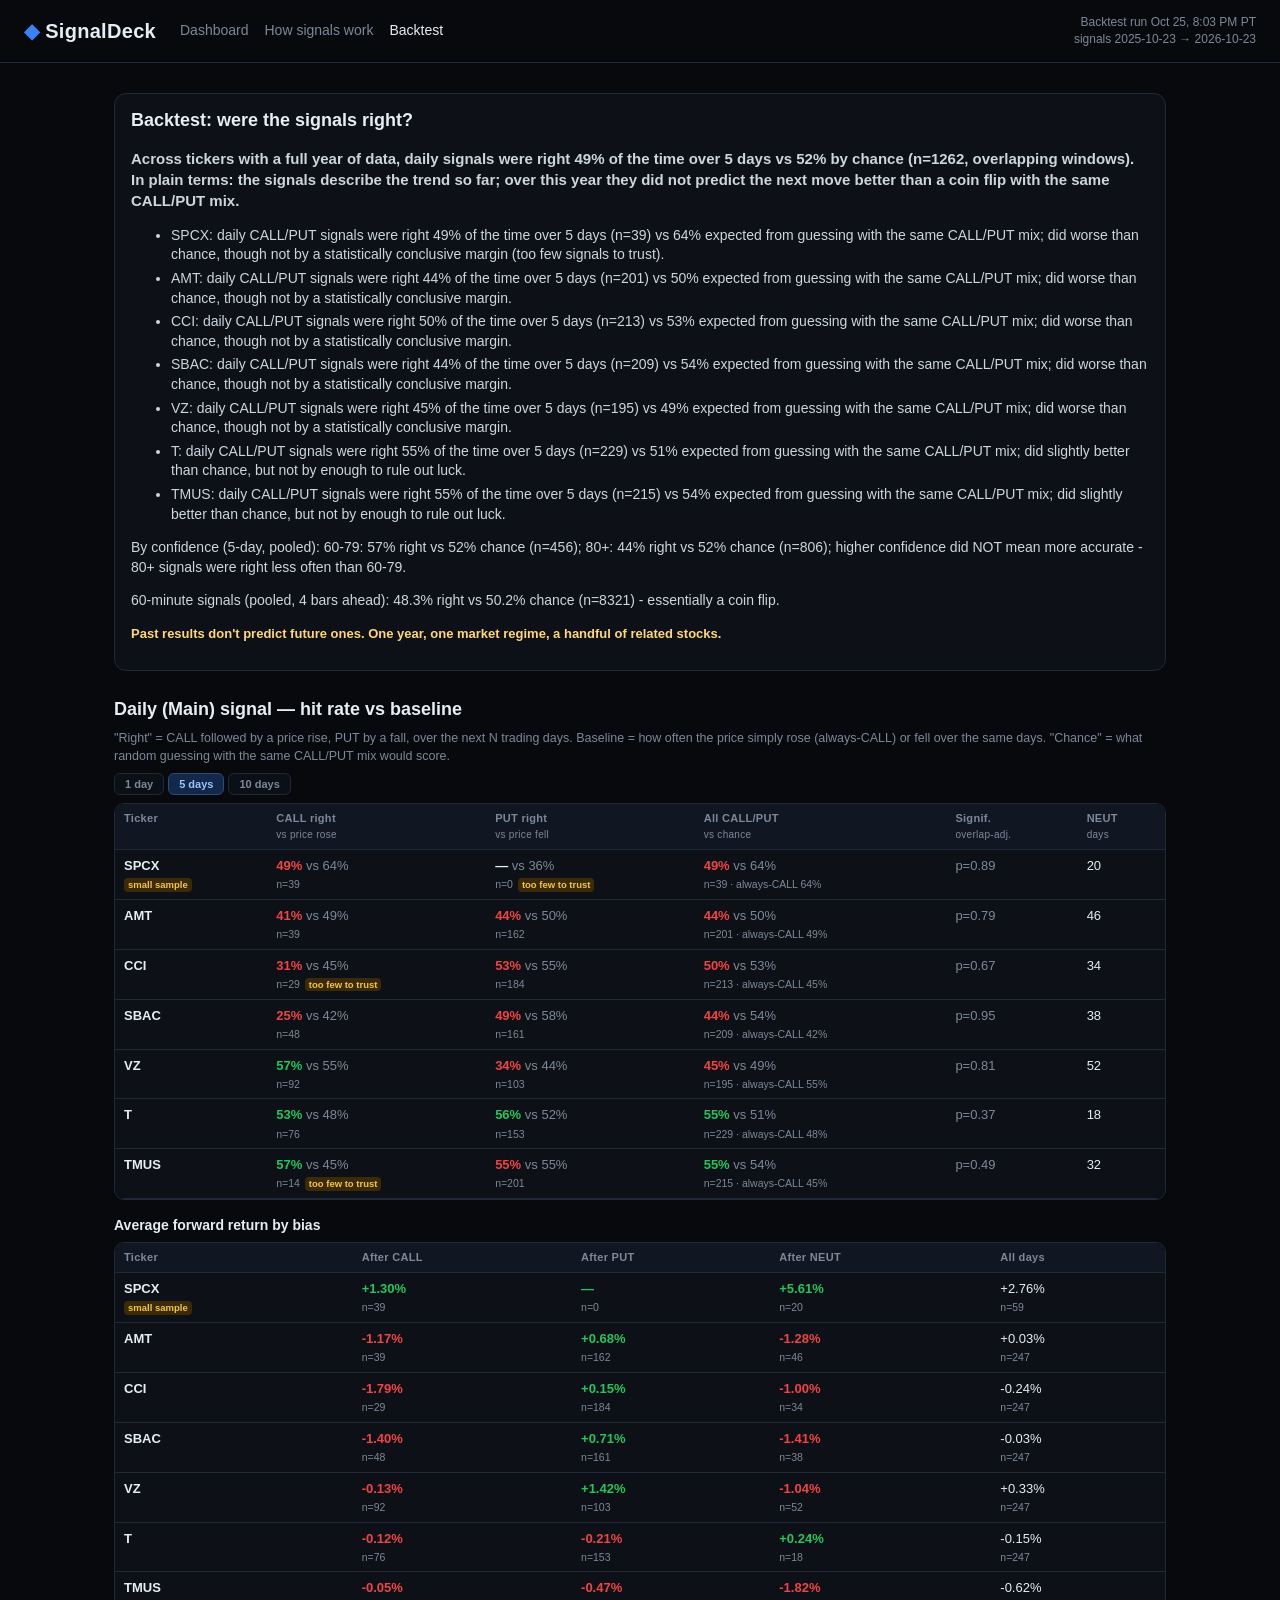
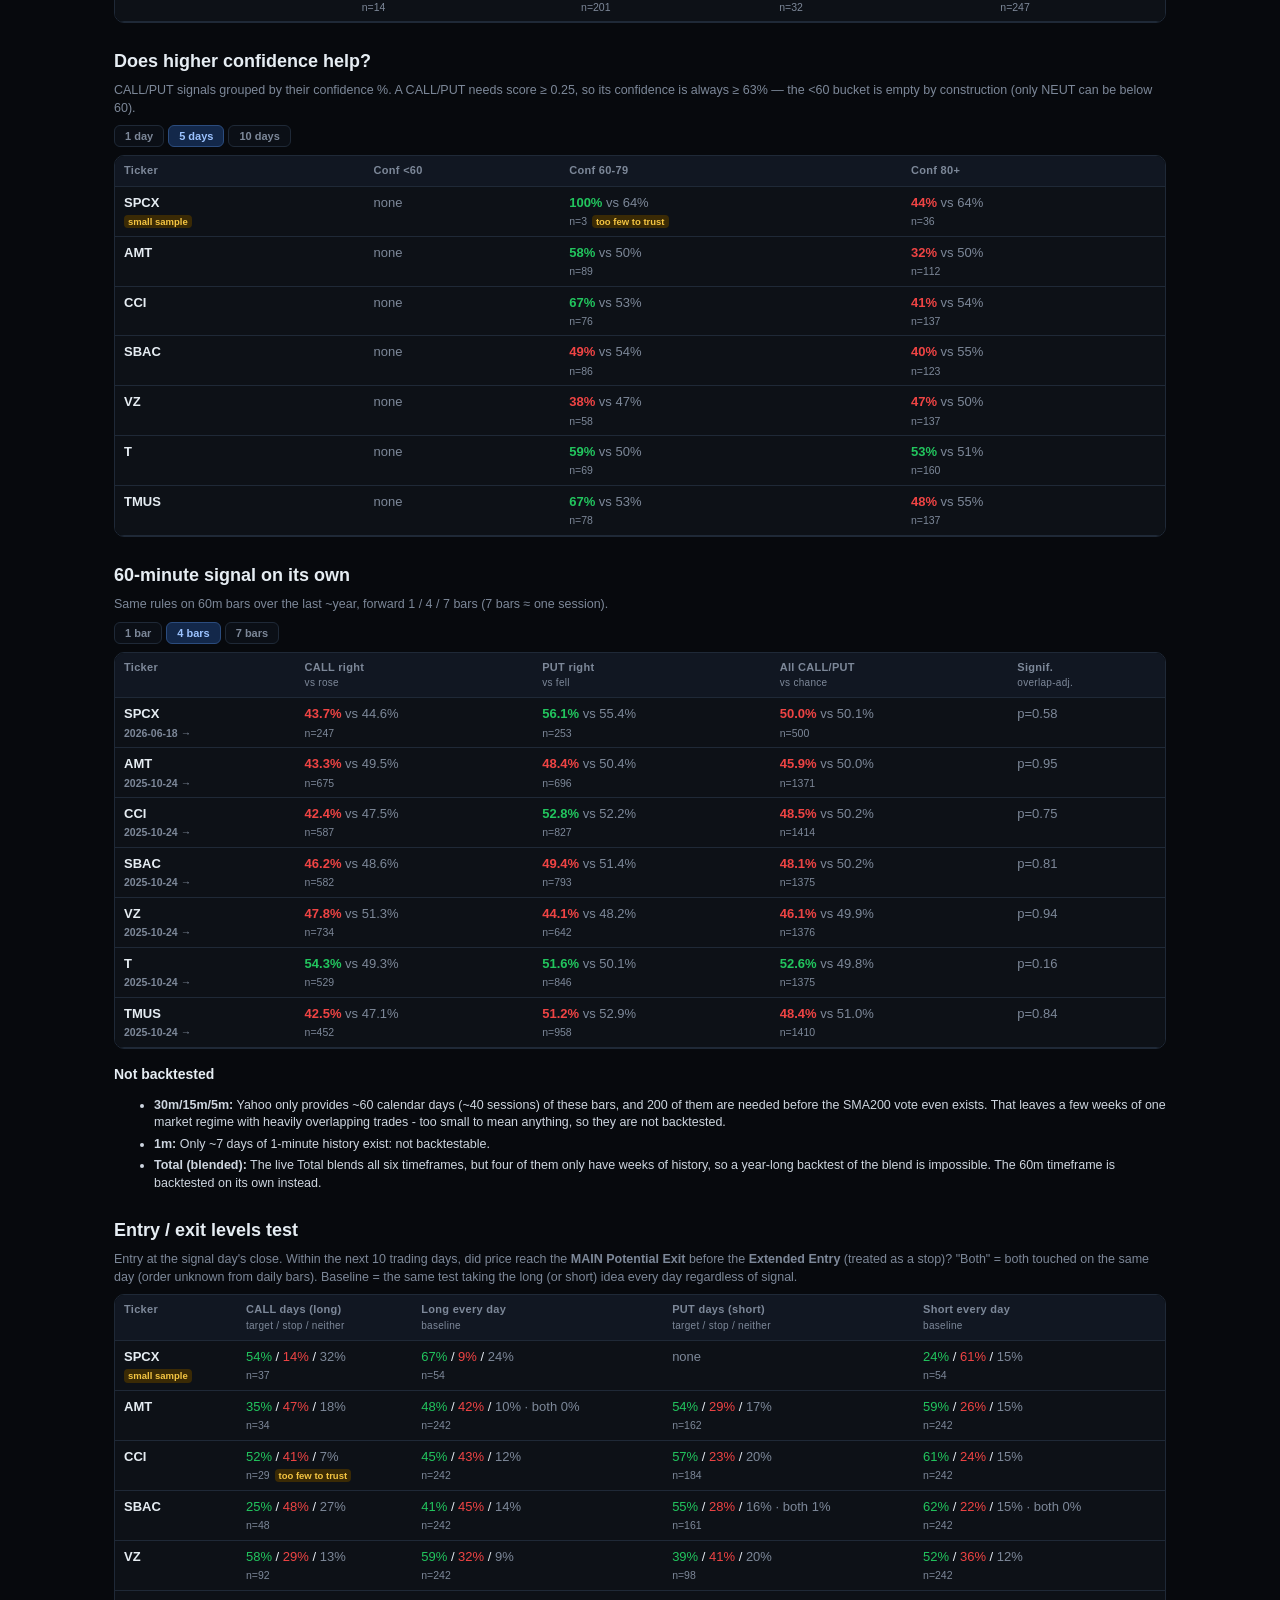
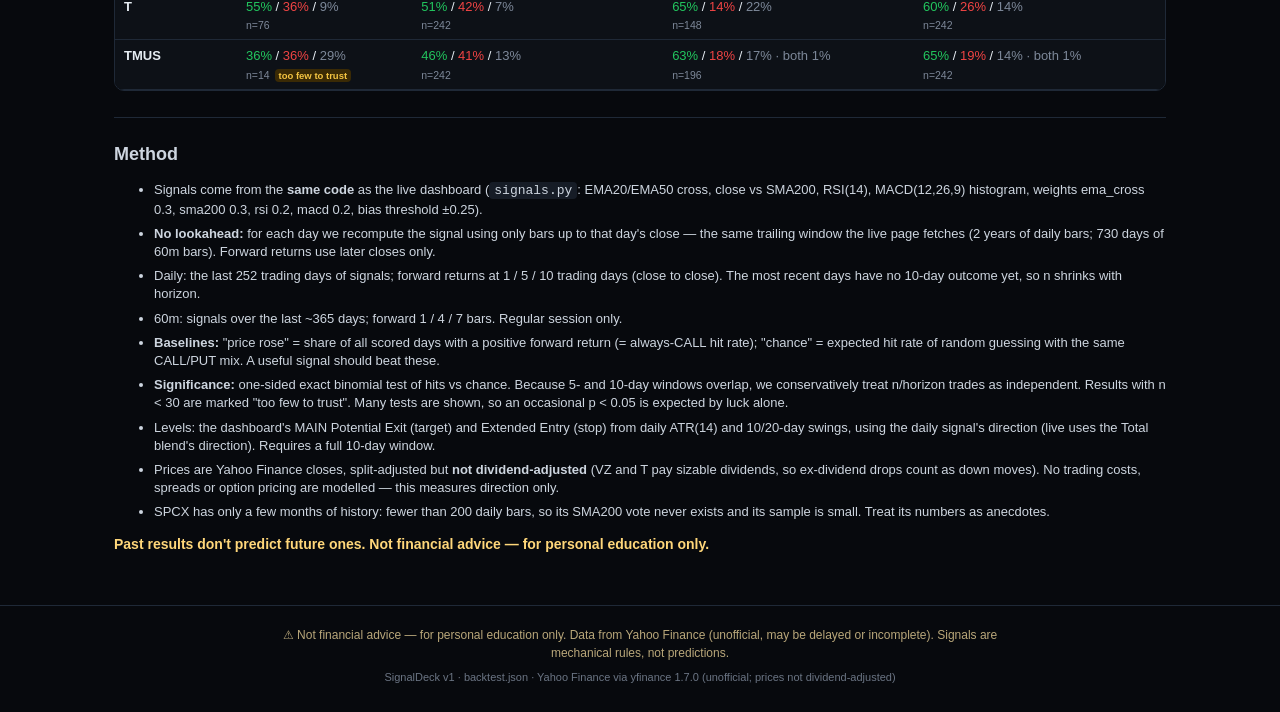
==== site/backtest.html @ cd711bc7 "Add honest 1-year backtest page (shared signals module, daily + 60m, levels test, daily refresh)" ====
<!doctype html>
<html lang="en">
<head>
<meta charset="utf-8">
<meta name="viewport" content="width=device-width, initial-scale=1">
<title>SignalDeck · Backtest</title>
<link rel="stylesheet" href="style.css">
</head>
<body>
<header class="top">
  <div class="brand"><span class="logo">◆</span> SignalDeck</div>
  <nav><a href="./">Dashboard</a><a href="./#how">How signals work</a><a href="backtest.html" class="on">Backtest</a></nav>
  <div class="meta" id="meta">loading…</div>
</header>
<main class="bt" id="bt">
  <section class="bt-sum" id="summary"><p class="muted">Loading backtest…</p></section>

  <section>
    <h2>Daily (Main) signal — hit rate vs baseline</h2>
    <p class="muted">"Right" = CALL followed by a price rise, PUT by a fall, over the next N trading days. Baseline = how often the price simply rose (always-CALL) or fell over the same days. "Chance" = what random guessing with the same CALL/PUT mix would score.</p>
    <div class="tabs" id="tabs-daily"></div>
    <div class="tablewrap"><table class="bt-t" id="t-daily"></table></div>
    <h3>Average forward return by bias</h3>
    <div class="tablewrap"><table class="bt-t" id="t-ret"></table></div>
  </section>

  <section>
    <h2>Does higher confidence help?</h2>
    <p class="muted">CALL/PUT signals grouped by their confidence %. A CALL/PUT needs score ≥ 0.25, so its confidence is always ≥ 63% — the &lt;60 bucket is empty by construction (only NEUT can be below 60).</p>
    <div class="tabs" id="tabs-conf"></div>
    <div class="tablewrap"><table class="bt-t" id="t-conf"></table></div>
  </section>

  <section>
    <h2>60-minute signal on its own</h2>
    <p class="muted">Same rules on 60m bars over the last ~year, forward 1 / 4 / 7 bars (7 bars ≈ one session).</p>
    <div class="tabs" id="tabs-60"></div>
    <div class="tablewrap"><table class="bt-t" id="t-60"></table></div>
    <div id="skipped" class="skipped"></div>
  </section>

  <section>
    <h2>Entry / exit levels test</h2>
    <p class="muted">Entry at the signal day's close. Within the next 10 trading days, did price reach the <b>MAIN Potential Exit</b> before the <b>Extended Entry</b> (treated as a stop)? "Both" = both touched on the same day (order unknown from daily bars). Baseline = the same test taking the long (or short) idea every day regardless of signal.</p>
    <div class="tablewrap"><table class="bt-t" id="t-lv"></table></div>
  </section>

  <section class="how">
    <h2>Method</h2>
    <ul id="method"></ul>
    <p class="nfa-inline">Past results don't predict future ones. Not financial advice — for personal education only.</p>
  </section>
</main>
<footer class="foot">
  <p class="disclaimer">⚠ Not financial advice — for personal education only. Data from Yahoo Finance (unofficial, may be delayed or incomplete). Signals are mechanical rules, not predictions.</p>
  <div class="foot-meta">SignalDeck v1 · backtest.json · <span id="src"></span></div>
</footer>
<script src="backtest.js"></script>
</body>
</html>
---- site/style.css ----
:root{--bg:#07090d;--card:#0d1117;--panel:#111722;--line:#1f2937;--muted:#7d8899;--text:#e6edf3;
--green:#22c55e;--red:#ef4444;--amber:#f5c542;--blue:#3b82f6;--neut:#9aa4b2}
*{box-sizing:border-box}
body{margin:0;background:var(--bg);color:var(--text);font:14px/1.4 -apple-system,BlinkMacSystemFont,"Segoe UI",Roboto,Inter,sans-serif}
a{color:var(--blue);text-decoration:none}
code{background:#161c26;padding:1px 5px;border-radius:4px}
.top{display:flex;align-items:center;gap:24px;padding:14px 24px;border-bottom:1px solid var(--line)}
.brand{font-weight:800;font-size:20px;letter-spacing:.3px}.logo{color:var(--blue)}
.top nav a{margin-right:16px;color:var(--muted)}.top nav a:hover{color:var(--text)}
.meta{margin-left:auto;color:var(--muted);font-size:12px;text-align:right}
.meta span{display:block}.meta .sep{display:none}
.cards{display:grid;grid-template-columns:repeat(auto-fill,minmax(860px,1fr));gap:20px;padding:20px 24px}
@media(max-width:900px){.cards{grid-template-columns:1fr}.card{grid-template-columns:1fr!important}}
.card{background:var(--card);border:1px solid var(--line);border-radius:14px;display:grid;grid-template-columns:1.15fr 1fr;gap:12px;padding:14px}
.l,.r{background:var(--panel);border:1px solid var(--line);border-radius:10px;padding:12px}
.hdr{display:flex;align-items:flex-start;gap:10px}
.badge{width:38px;height:38px;border-radius:9px;background:linear-gradient(135deg,#334155,#0f172a);display:grid;place-items:center;font-weight:800;font-size:13px;border:1px solid #475569}
.tk{font-size:22px;font-weight:800;line-height:1}.nm{color:var(--muted);font-size:11px;margin-top:3px}
.px{margin-left:auto;text-align:right}.px .p{font-size:22px;font-weight:700}
.chg{font-size:12px;font-weight:600}.up{color:var(--green)}.dn{color:var(--red)}
.ts{color:var(--muted);font-size:10.5px}
.stats{display:grid;grid-template-columns:repeat(5,1fr);gap:4px;margin:10px 0}
.stat{background:#0b0f16;border:1px solid var(--line);border-radius:6px;padding:4px 6px;text-align:center}
.stat b{display:block;font-size:9px;color:var(--muted);font-weight:600;letter-spacing:.4px}.stat span{font-size:11.5px}
.mid{display:grid;grid-template-columns:1fr 1fr;gap:12px}
.sig h4,.lv h4{margin:0 0 4px;font-size:11px;color:var(--muted);letter-spacing:.5px;font-weight:700}
.sig table{width:100%;border-collapse:collapse;font-size:12px}
.sig td{padding:2px 3px;white-space:nowrap}.sig h4{white-space:nowrap}.sig td:first-child{color:var(--muted)}
.sig tr.total td{border-top:1px solid var(--line);font-weight:700;padding-top:4px}
.sig tr.main td{background:rgba(148,163,184,.07)}
.adx{color:var(--muted);font-size:10px;text-align:right}
.call{color:var(--green);font-weight:700}.put{color:var(--red);font-weight:700}.neut{color:var(--neut);font-weight:700}
.lv{text-align:right}
.lv .k{font-size:10.5px;color:var(--muted);margin-top:4px}
.lv .v{font-weight:700;font-size:13px}.lv .v.big{font-size:20px}
.lv .entry{color:var(--green)}.lv .exit{color:var(--amber)}
.lv.short .entry{color:var(--red)}
.lv .ref{color:var(--muted);font-size:10px;margin-top:6px}
.trend{margin-top:10px;background:#0b0f16;border:1px solid var(--line);border-radius:9px;padding:10px}
.trend .t{text-align:center;font-weight:700;font-size:15px;padding-bottom:8px;border-bottom:1px solid var(--line)}
.trend .row{display:grid;grid-template-columns:1fr 1fr;gap:12px;padding-top:8px}
.lbl{font-size:10px;color:var(--blue);font-weight:700;letter-spacing:.4px}
.meter{height:7px;background:#1f2937;border-radius:4px;overflow:hidden;margin-top:5px}
.meter i{display:block;height:100%;border-radius:4px}
.qrow{display:flex;justify-content:space-between;align-items:baseline}
.sub{font-size:10px;color:var(--muted)}
.notes{margin-top:8px;font-size:10.5px;color:#c6a35b}
.r h4{margin:0;font-size:11px;color:var(--muted);letter-spacing:.6px}
.tabs{display:flex;gap:4px;margin:8px 0;flex-wrap:wrap}
.tabs button{background:#0b0f16;border:1px solid var(--line);color:var(--muted);border-radius:6px;padding:4px 10px;font-size:11px;font-weight:700;cursor:pointer}
.tabs button.on{background:#13284a;color:#9cc3ff;border-color:#2b4c7e}
.opt{border:1px solid var(--line);border-radius:9px;padding:8px 10px;margin-bottom:8px;background:#0b0f16}
.opt.c{border-left:3px solid var(--green)}.opt.p{border-left:3px solid var(--red)}
.opt .ty{font-size:10px;font-weight:800;letter-spacing:.5px}
.opt .s{font-size:20px;font-weight:800}
.opt .x{font-size:11px;color:var(--muted)}
.opt .q{font-size:11px;color:#c8d1dc;margin-top:2px}
.opt .best{float:right;font-size:9px;background:#13284a;color:#9cc3ff;border-radius:4px;padding:1px 5px}
.ogrid{display:grid;grid-template-columns:1fr 1fr;gap:8px}
.empty{color:var(--muted);font-size:12px;padding:16px;text-align:center;border:1px dashed var(--line);border-radius:8px}
.nodata{grid-column:1/-1;text-align:center;padding:40px;color:var(--muted);font-size:16px}
.how{max-width:980px;margin:10px auto 40px;padding:0 24px;color:#cdd5df}
.how h2{border-top:1px solid var(--line);padding-top:24px}.how h3{color:var(--text);margin-top:22px}
.rules{border-collapse:collapse;width:100%;font-size:13px}.rules td,.rules th{border:1px solid var(--line);padding:6px 8px;text-align:left}.rules th{background:var(--panel)}
.nfa-inline{color:#ffd77a;font-weight:700}
.foot{color:var(--muted);text-align:center;font-size:12px;padding:20px 16px 28px;border-top:1px solid var(--line)}
.foot .disclaimer{max-width:720px;margin:0 auto 8px;color:#b9a77a;font-size:12px;line-height:1.5}
.foot-meta{font-size:11px;opacity:.85}
@media(max-width:600px){
  .top{flex-wrap:wrap;gap:6px 18px;padding:12px 14px}
  .brand{font-size:19px}
  .top nav a{margin-right:14px}
  .meta{order:3;flex-basis:100%;margin-left:0;text-align:left;font-size:11px;line-height:1.35}
  .meta span{display:inline}.meta .sep{display:inline}
  .cards{padding:12px 10px;gap:14px}
  .card{padding:8px;gap:8px}
  .l,.r{padding:10px}
  .stats{gap:3px}.stat{padding:4px 2px}.stat b{font-size:8.5px;letter-spacing:.2px;white-space:nowrap}
  .mid{grid-template-columns:1fr;gap:10px}
  .lv{display:grid;grid-template-columns:auto 1fr;column-gap:10px;align-items:baseline;text-align:left;border-top:1px solid var(--line);padding-top:8px}
  .lv h4,.lv .ref{grid-column:1/-1}
  .lv .v{text-align:right}.lv .k{margin-top:5px}
  .ogrid{gap:6px}.opt{padding:7px 8px}.opt .s{font-size:18px}.opt .ty{font-size:9px;letter-spacing:.3px}.opt .best{font-size:8px;padding:1px 4px}
  .how{padding:0 14px}.rules{font-size:12px}
}
/* ---- backtest page ---- */
.top nav a.on{color:var(--text)}
.bt{max-width:1100px;margin:0 auto;padding:12px 24px 24px}
.bt section{margin:18px 0 26px}
.bt h2{font-size:18px;margin:0 0 8px}.bt h3{font-size:14px;margin:16px 0 6px;color:var(--text)}
.muted{color:var(--muted)}.bt p.muted{font-size:12.5px;margin:4px 0 8px}
.bt-sum{background:var(--card);border:1px solid var(--line);border-radius:12px;padding:14px 16px}
.bt-sum .lead{font-size:15px;font-weight:600}.bt-sum li{margin:4px 0;color:#cdd5df}.bt-sum p{color:#cdd5df}
.bt-sum .warn{color:#ffd77a;font-weight:600;font-size:13px}
.tablewrap{overflow-x:auto;-webkit-overflow-scrolling:touch;border:1px solid var(--line);border-radius:10px}
.bt-t{border-collapse:collapse;width:100%;font-size:13px;background:var(--card)}
.bt-t th,.bt-t td{padding:7px 9px;border-bottom:1px solid var(--line);text-align:left;vertical-align:top;white-space:nowrap}
.bt-t th{background:var(--panel);font-size:11px;color:var(--muted);font-weight:700;letter-spacing:.3px}
.bt-t th span{font-weight:500;font-size:10px}
.bt-t .tkc{font-weight:800;position:sticky;left:0;background:var(--card);z-index:1}
.bt-t .n{font-size:10.5px;color:var(--muted);margin-top:2px}
.few{display:inline-block;font-size:9.5px;font-weight:700;color:#f5c542;background:#3a2a05;border-radius:4px;padding:0 4px;margin-left:2px}
.sig-good{color:var(--green);font-weight:700}.sig-bad{color:var(--red);font-weight:700}
.skipped{font-size:12.5px;color:#cdd5df}.skipped li{margin:4px 0}
.bt .how{padding:0;max-width:none}
.bt .how li{margin:6px 0;font-size:13px}
@media(max-width:600px){
  .bt{padding:8px 10px 18px}.bt h2{font-size:16px}
  .bt-t{font-size:12px}.bt-t th,.bt-t td{padding:6px 7px}
  .bt-sum{padding:12px}.bt-sum .lead{font-size:14px}
}
.tkc .few{display:block;width:max-content;margin:3px 0 0}
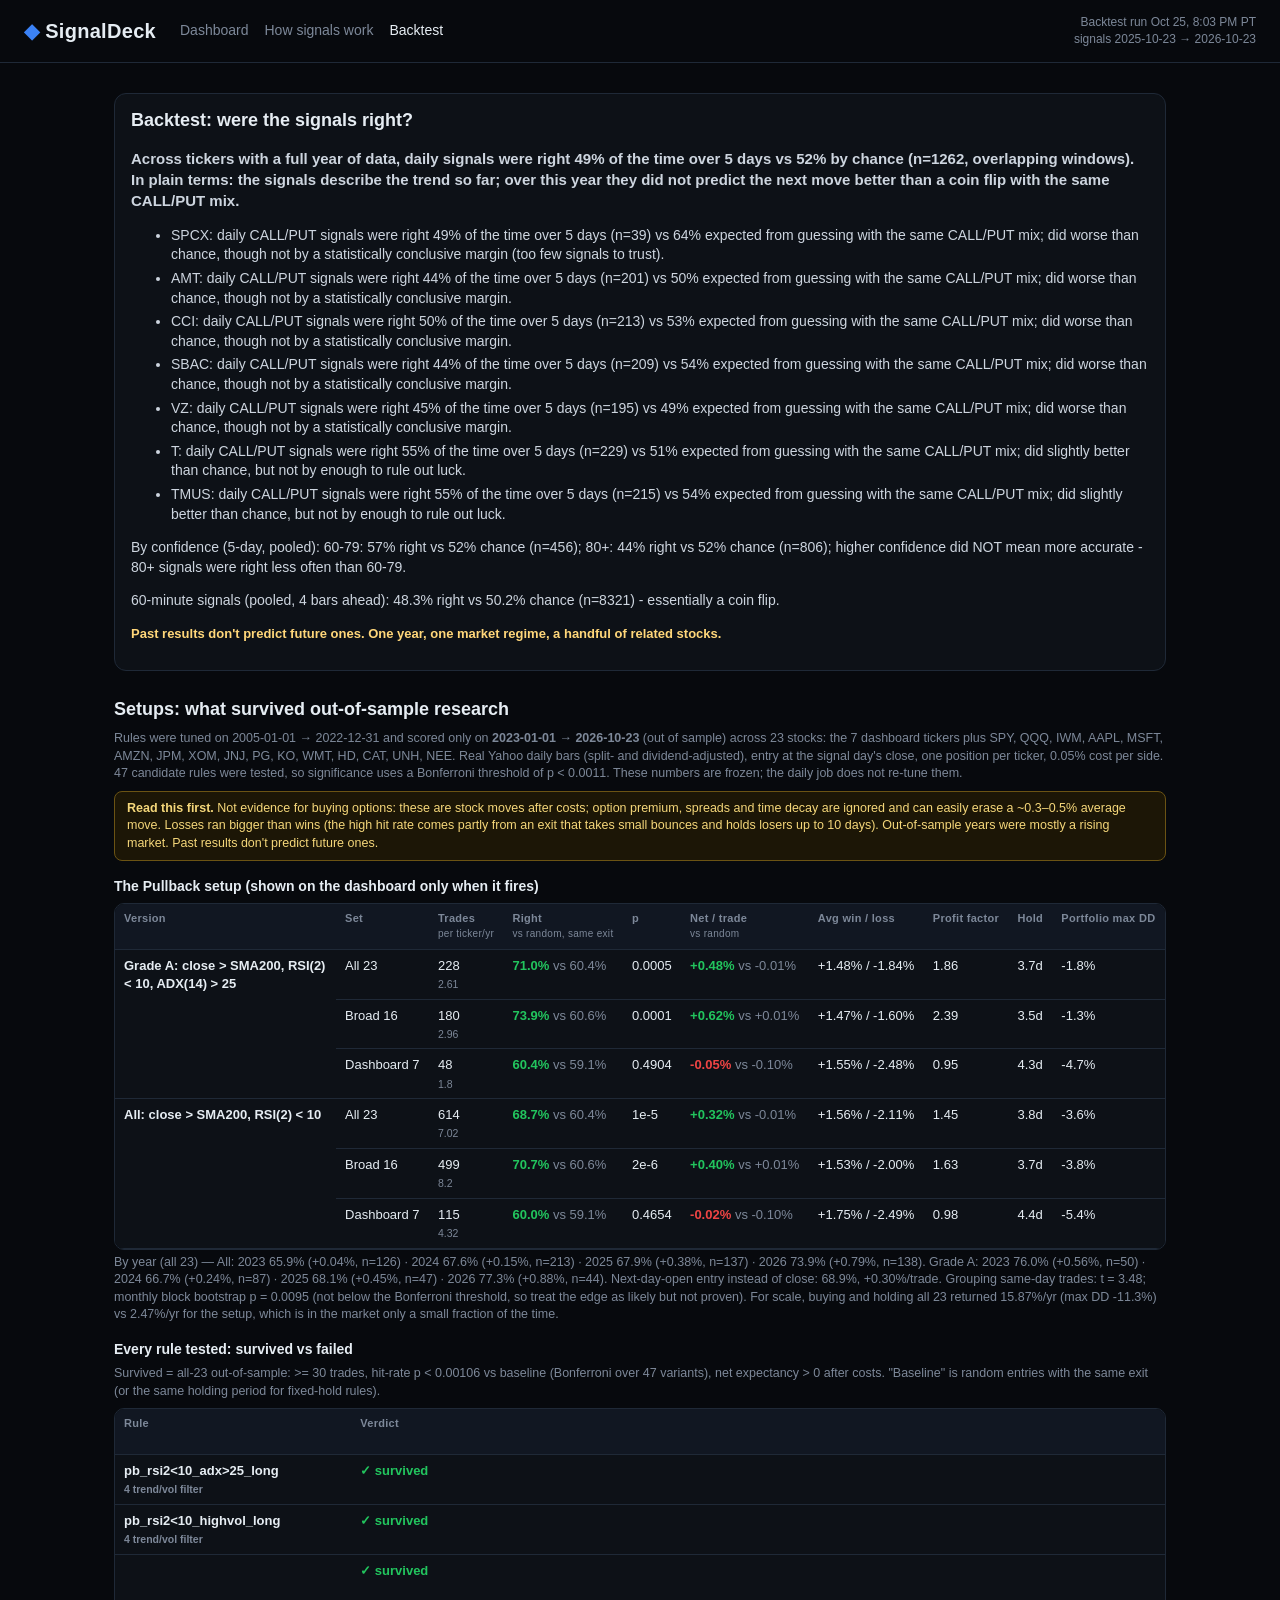
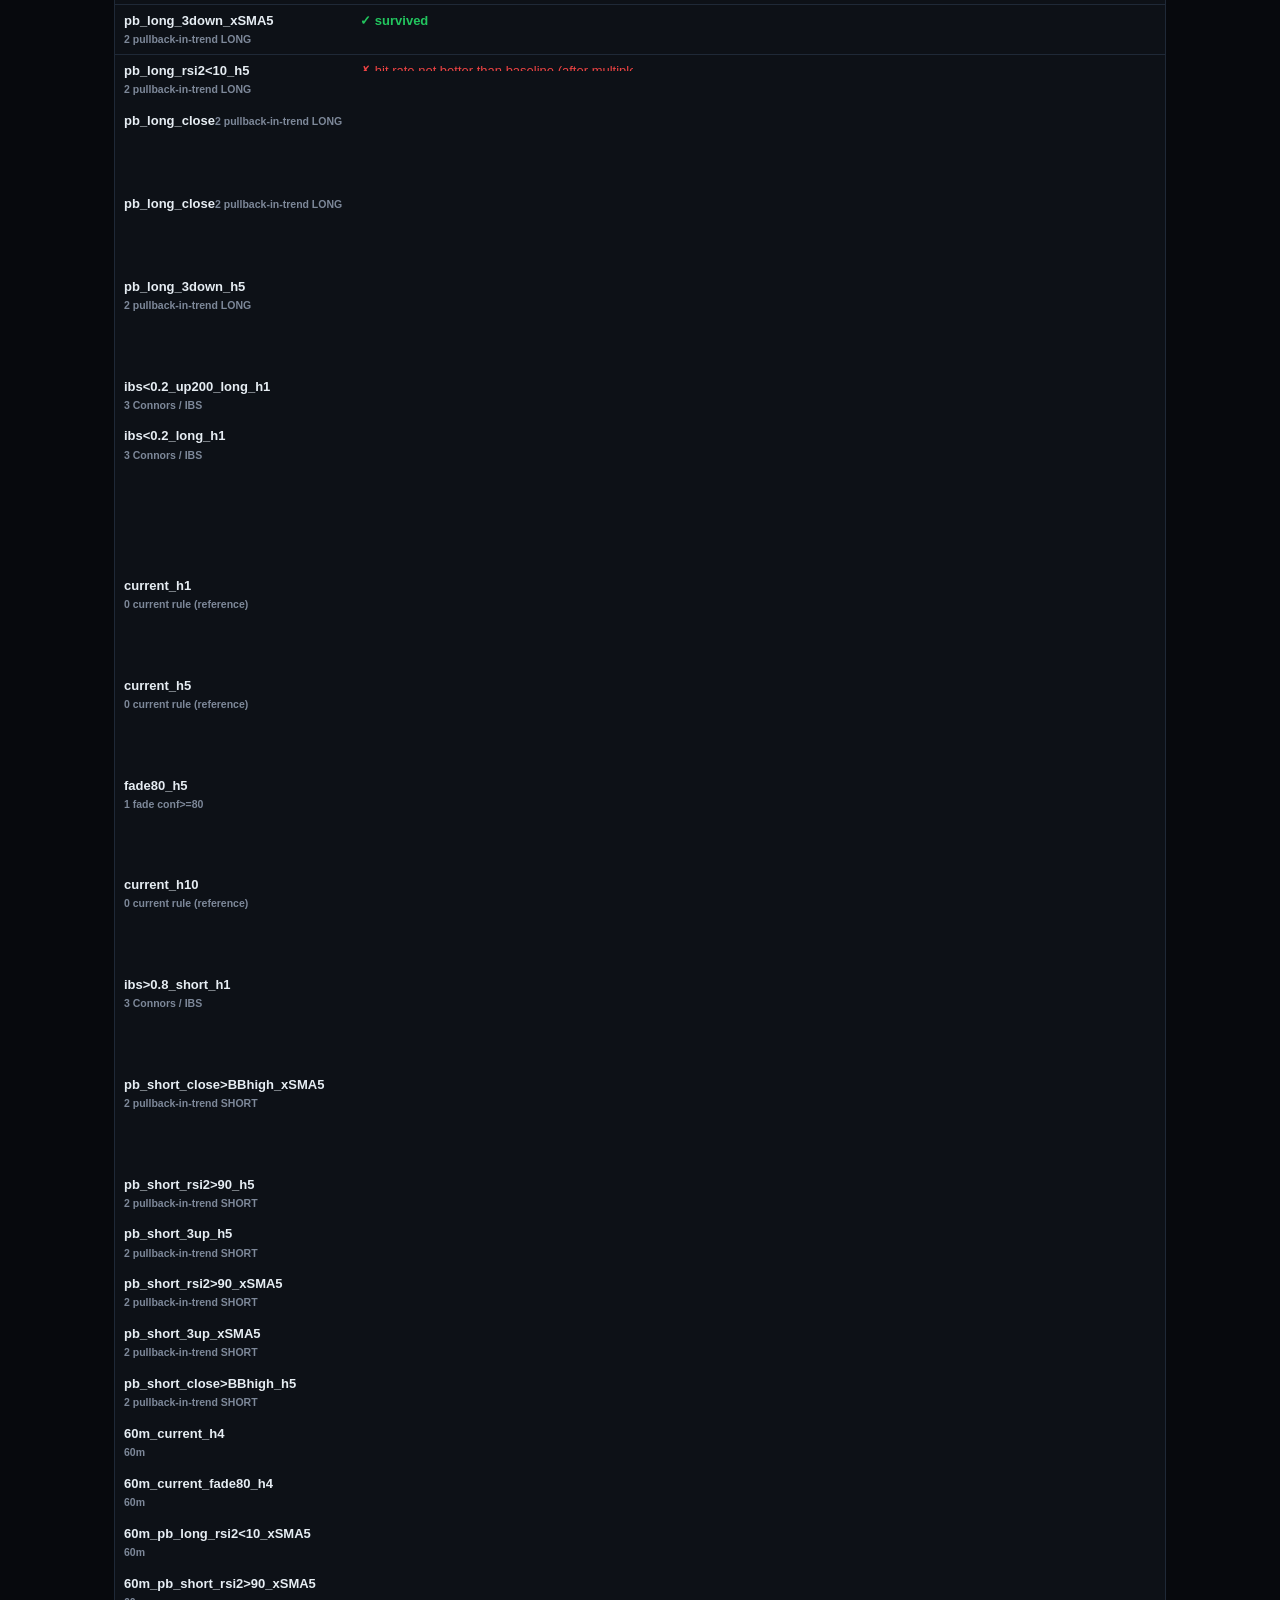
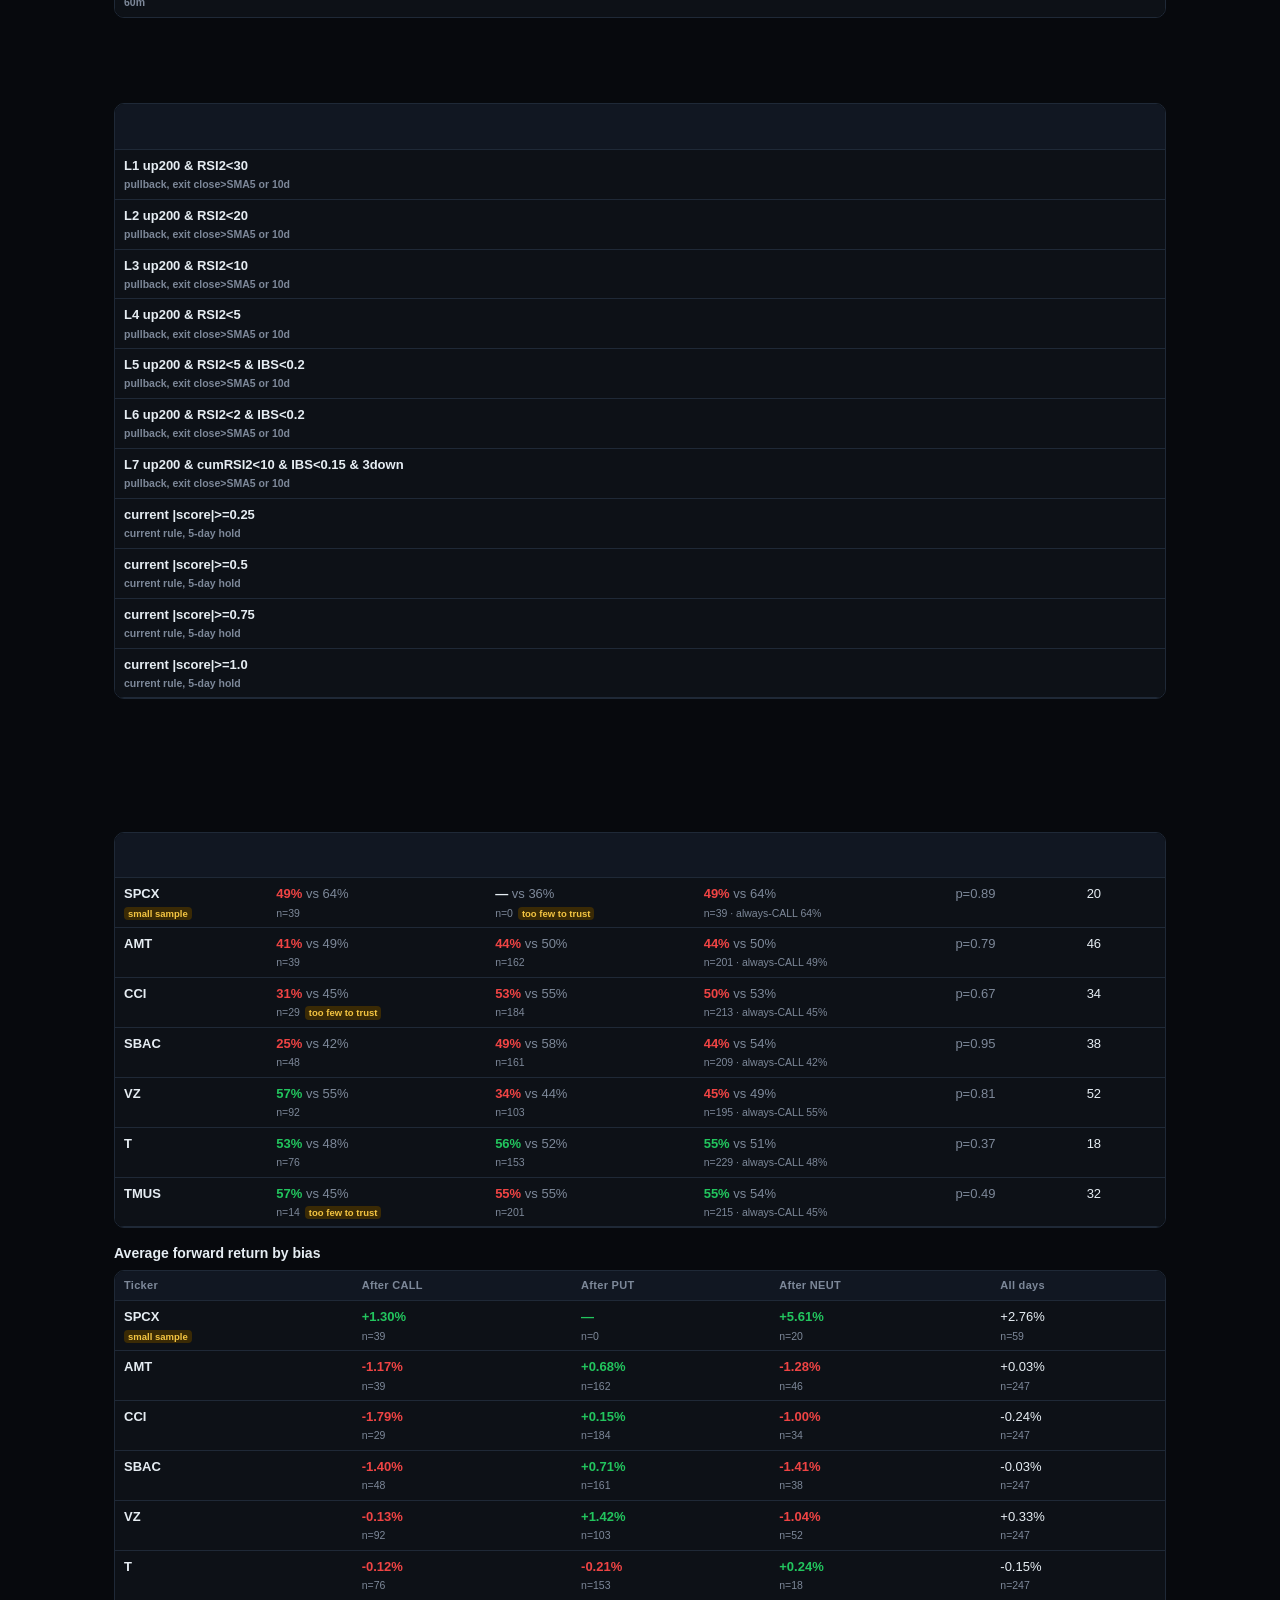
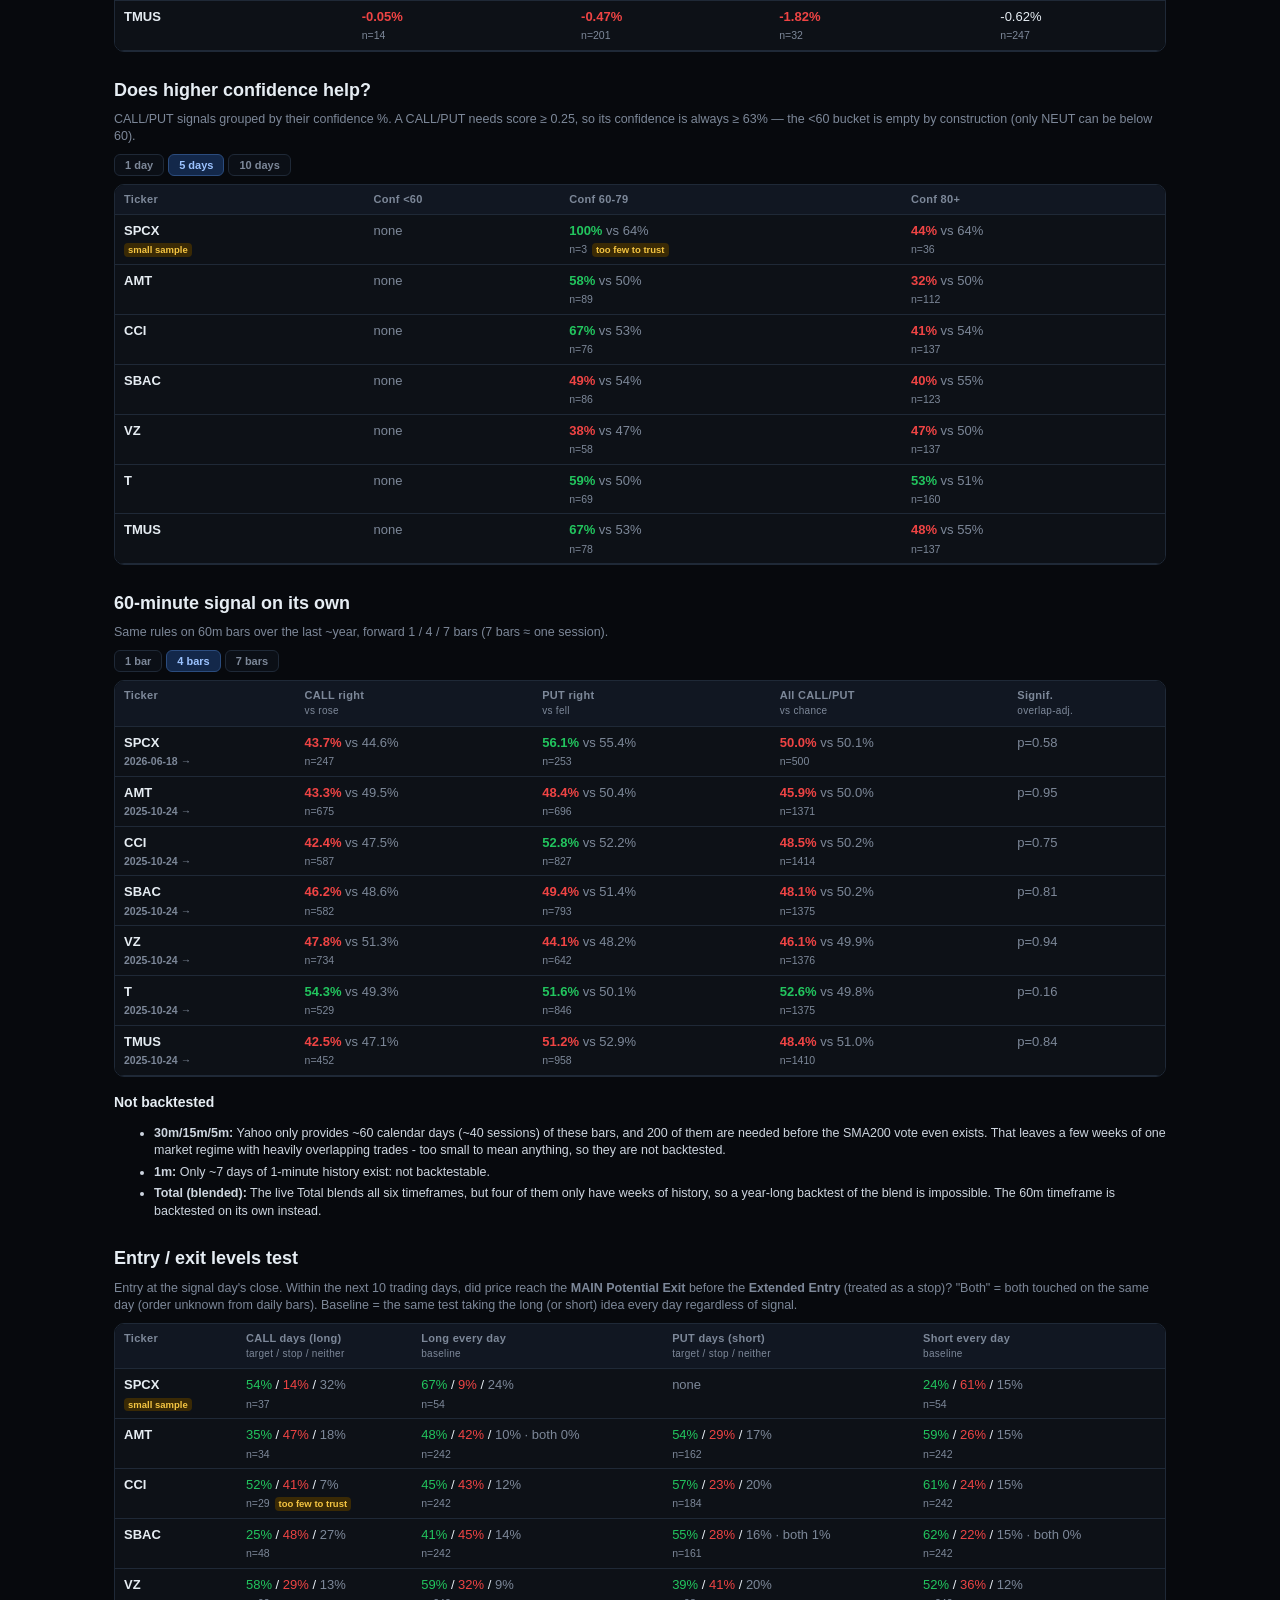
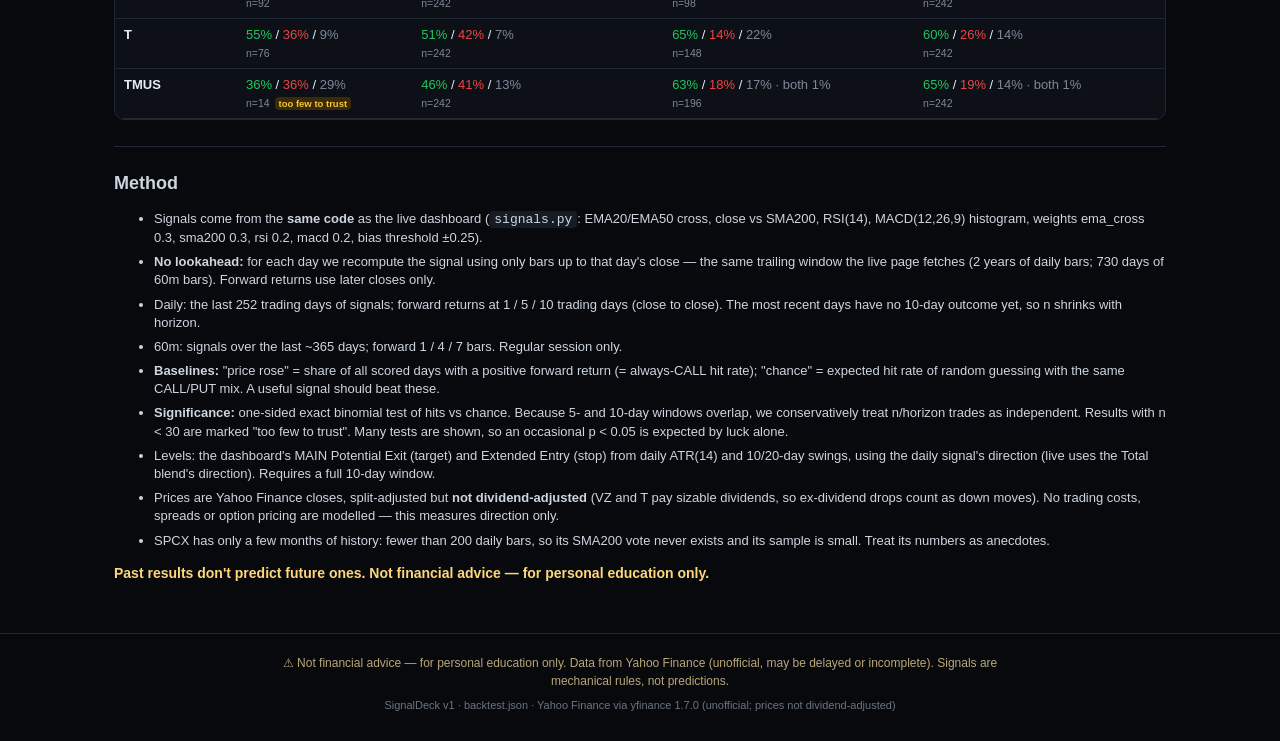
==== commit fe7804dd: "Pullback setup badge (frozen OOS stats), relabel trend table as 'trend state, not a forecast', Setup" ====
--- a/site/backtest.html
+++ b/site/backtest.html
@@ -14,6 +14,21 @@
 </header>
 <main class="bt" id="bt">
   <section class="bt-sum" id="summary"><p class="muted">Loading backtest…</p></section>
+
+  <section id="setups">
+    <h2>Setups: what survived out-of-sample research</h2>
+    <p class="muted" id="su-intro">Loading setups.json…</p>
+    <div class="note-box" id="su-warn"></div>
+    <h3>The Pullback setup (shown on the dashboard only when it fires)</h3>
+    <div class="tablewrap"><table class="bt-t" id="su-versions"></table></div>
+    <p class="muted" id="su-years"></p>
+    <h3>Every rule tested: survived vs failed</h3>
+    <p class="muted" id="su-rule"></p>
+    <div class="tablewrap"><table class="bt-t" id="su-variants"></table></div>
+    <h3>Hit rate vs number of trades</h3>
+    <p class="muted" id="su-ladder-note">Pre-declared selectivity ladder.</p>
+    <div class="tablewrap"><table class="bt-t" id="su-ladder"></table></div>
+  </section>
 
   <section>
     <h2>Daily (Main) signal — hit rate vs baseline</h2>
@@ -56,5 +71,6 @@
   <div class="foot-meta">SignalDeck v1 · backtest.json · <span id="src"></span></div>
 </footer>
 <script src="backtest.js"></script>
+<script src="setups.js"></script>
 </body>
 </html>
--- a/site/style.css
+++ b/site/style.css
@@ -110,3 +110,20 @@
   .bt-sum{padding:12px}.bt-sum .lead{font-size:14px}
 }
 .tkc .few{display:block;width:max-content;margin:3px 0 0}
+/* trend-state footnote + Pullback setup */
+.sig .sub{margin:-2px 0 3px}
+.sig-oos{font-size:10px;color:var(--muted);margin-top:5px;line-height:1.35;white-space:normal}
+.setup{border-radius:8px;margin:0 0 10px;font-size:11.5px}
+.setup.off{color:var(--muted);border:1px dashed var(--line);padding:6px 8px}
+.setup.on{border:1px solid #15803d;background:rgba(34,197,94,.07);padding:8px 10px}
+.setup .sh{display:flex;flex-wrap:wrap;gap:8px;align-items:center;margin-bottom:4px}
+.sbadge{background:var(--green);color:#04120a;font-weight:800;font-size:11px;letter-spacing:.4px;border-radius:5px;padding:2px 7px}
+.setup .why{margin:2px 0}
+.setup .st{border-collapse:collapse;width:100%;margin:6px 0;font-size:11px}
+.setup .st th,.setup .st td{padding:3px 5px;border-bottom:1px solid var(--line);text-align:left;white-space:nowrap}
+.setup .st th{color:var(--muted);font-weight:700;font-size:10px}
+.setup .st tr.me td{background:rgba(34,197,94,.10)}
+.setup .own{margin:4px 0}.setup .own div{margin-left:8px}
+.setup .warnline{color:#f5c542;font-size:10.5px;margin-top:4px}
+.bt-t td.ok{color:var(--green);font-weight:700}.bt-t td.no{color:var(--red)}
+.note-box{border:1px solid #6b5313;background:#1c1606;color:#f5d77a;border-radius:8px;padding:8px 12px;font-size:12.5px;margin:6px 0 10px}
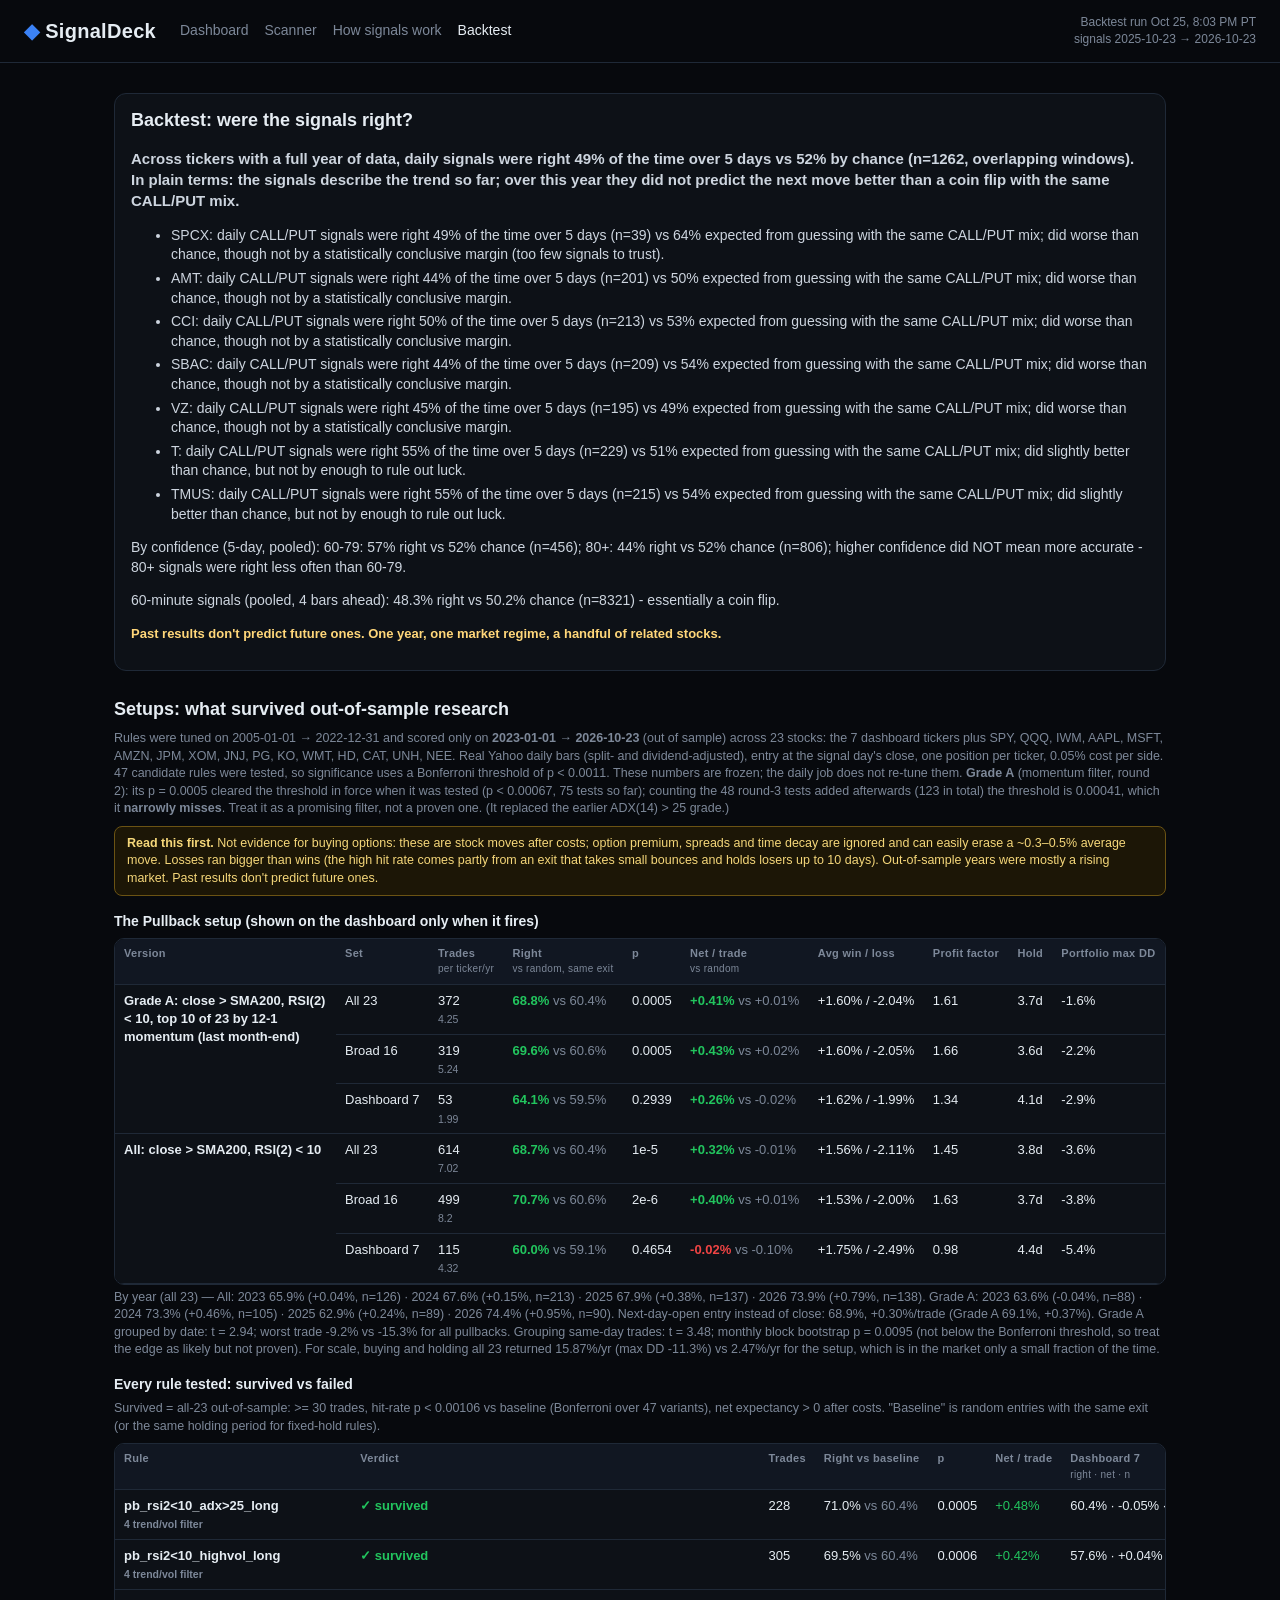
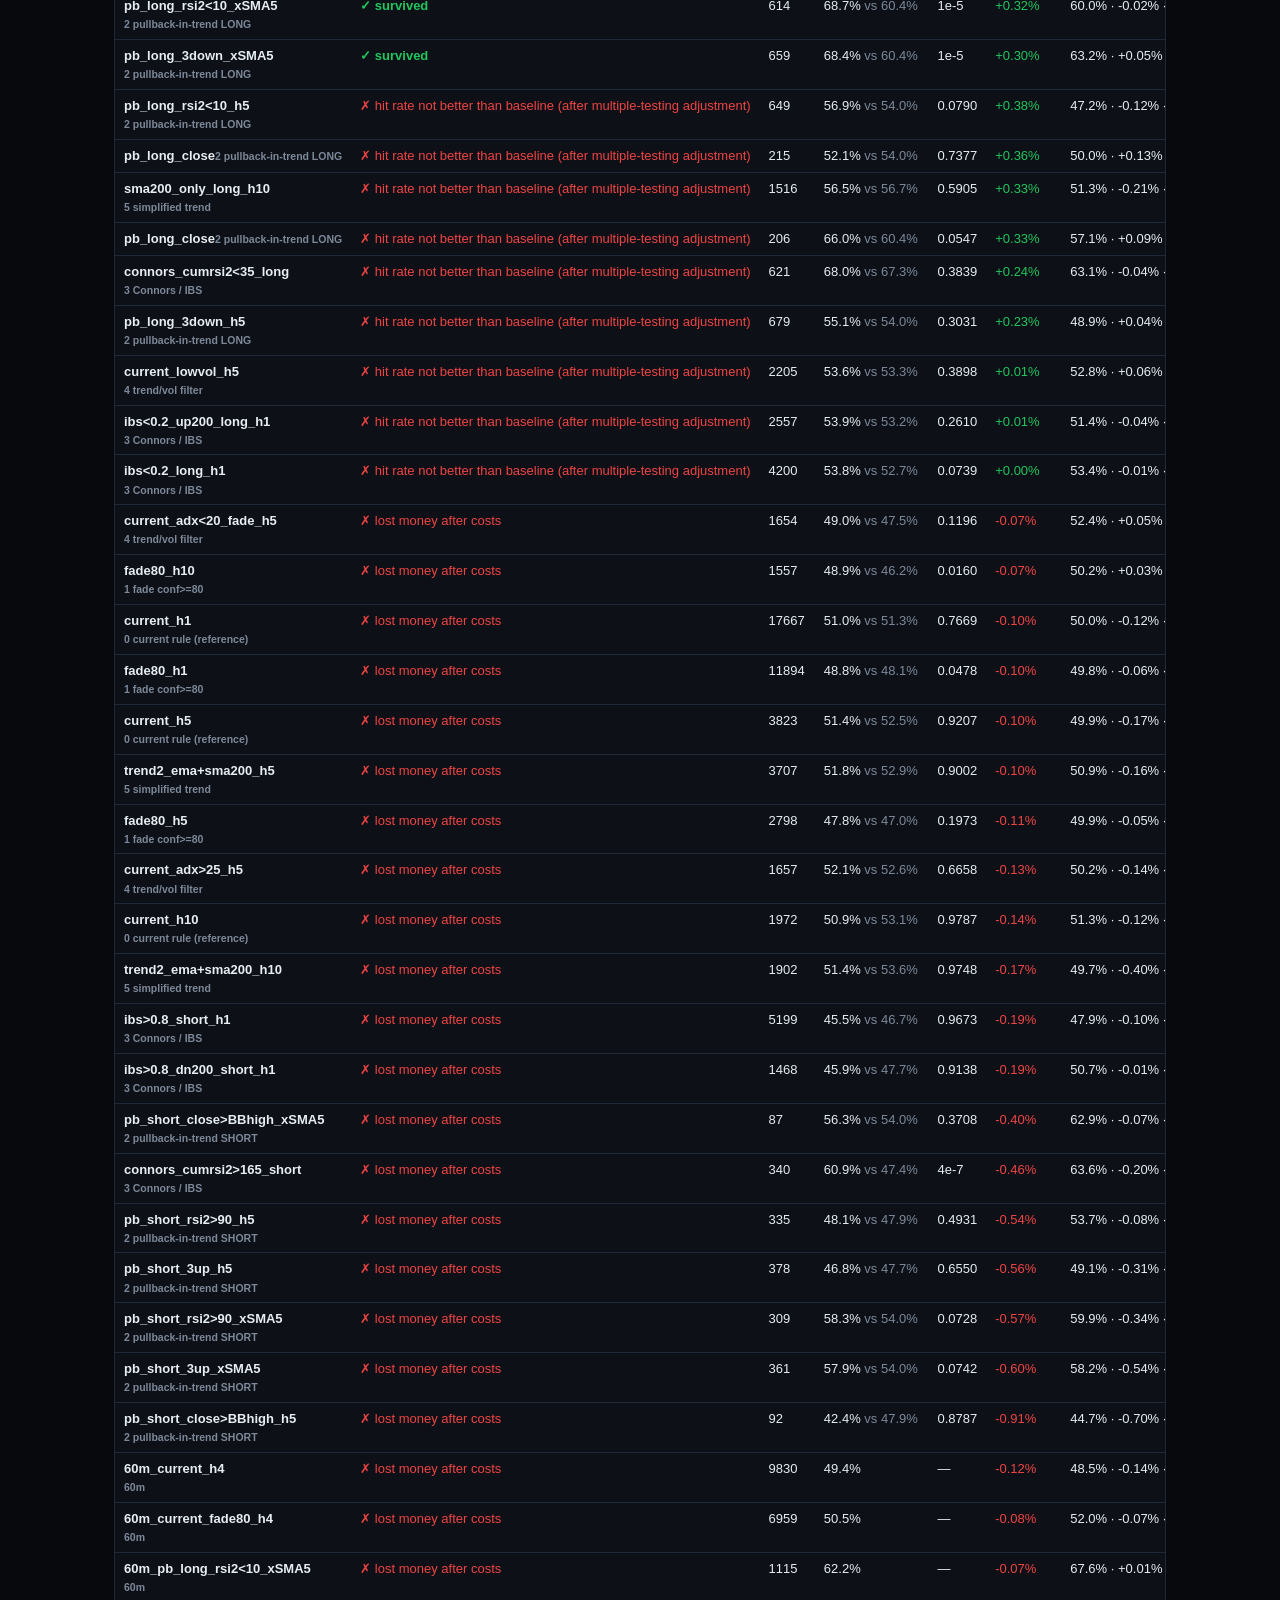
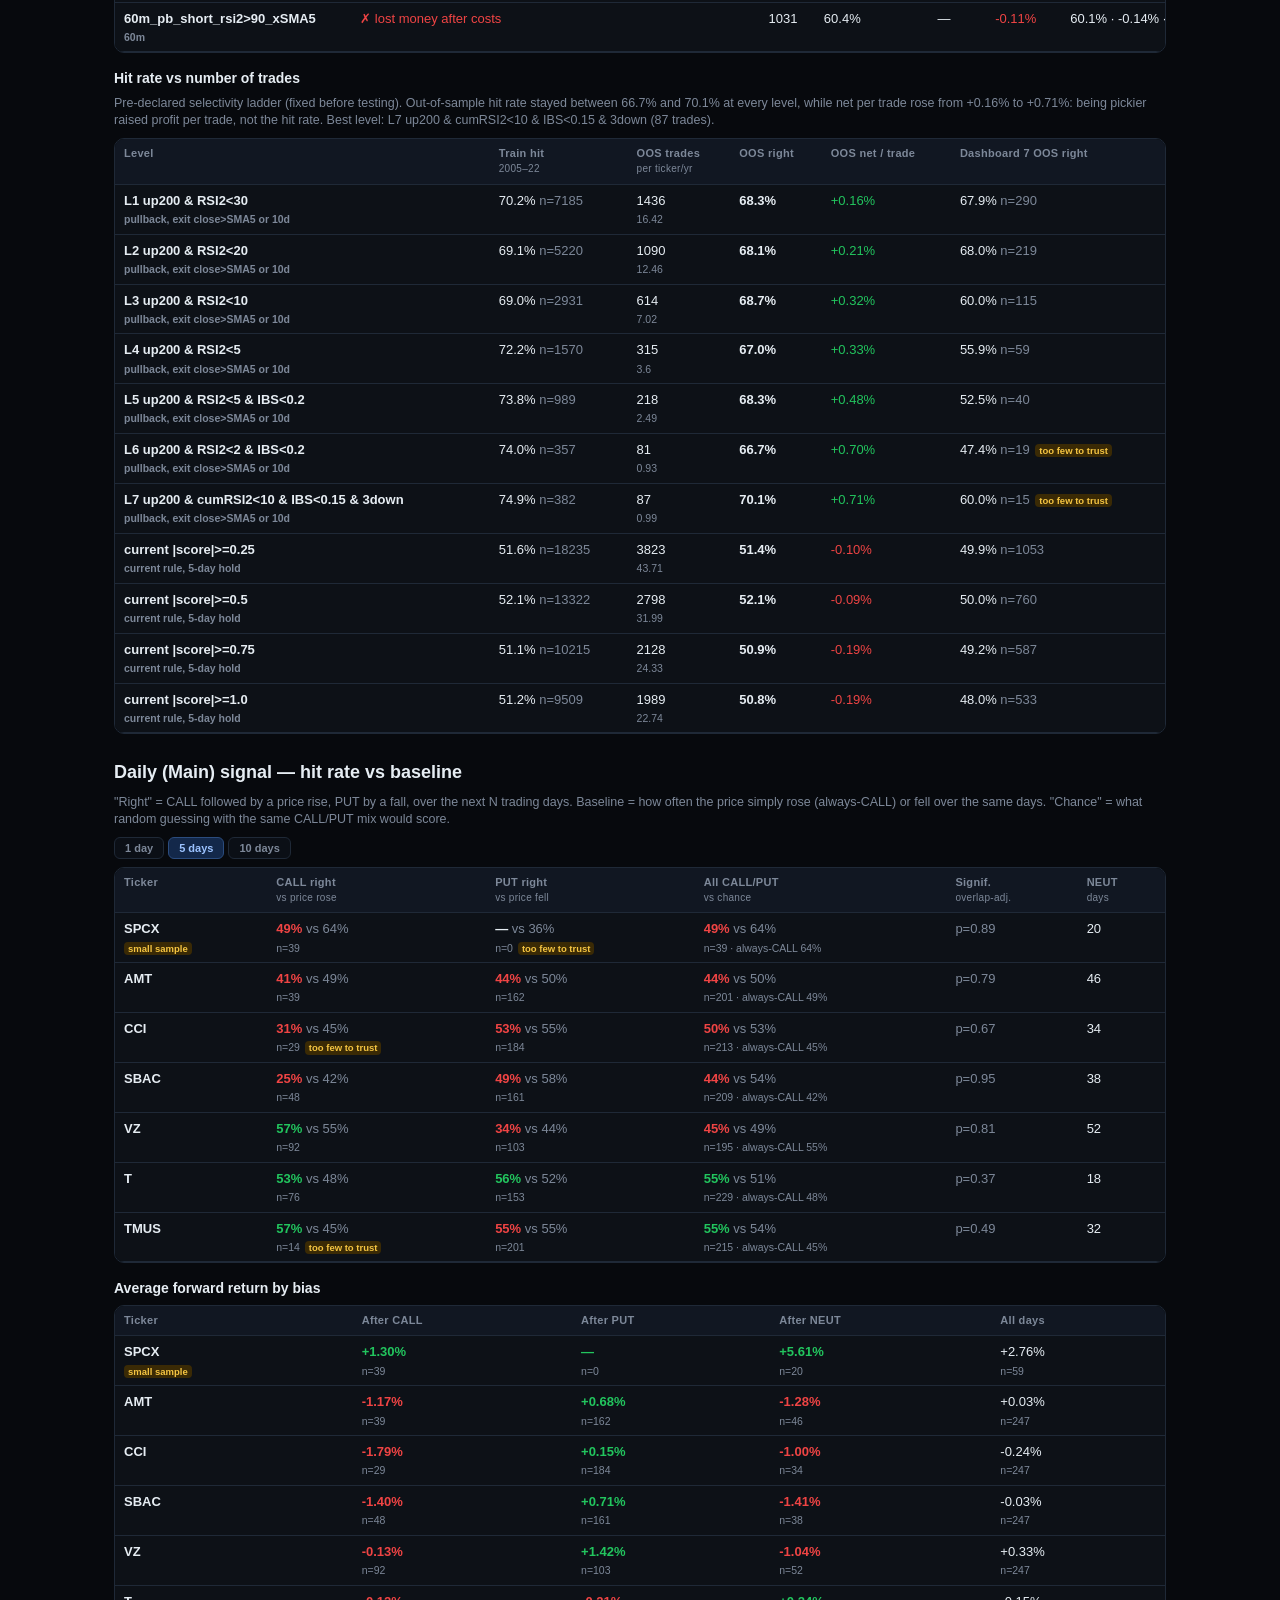
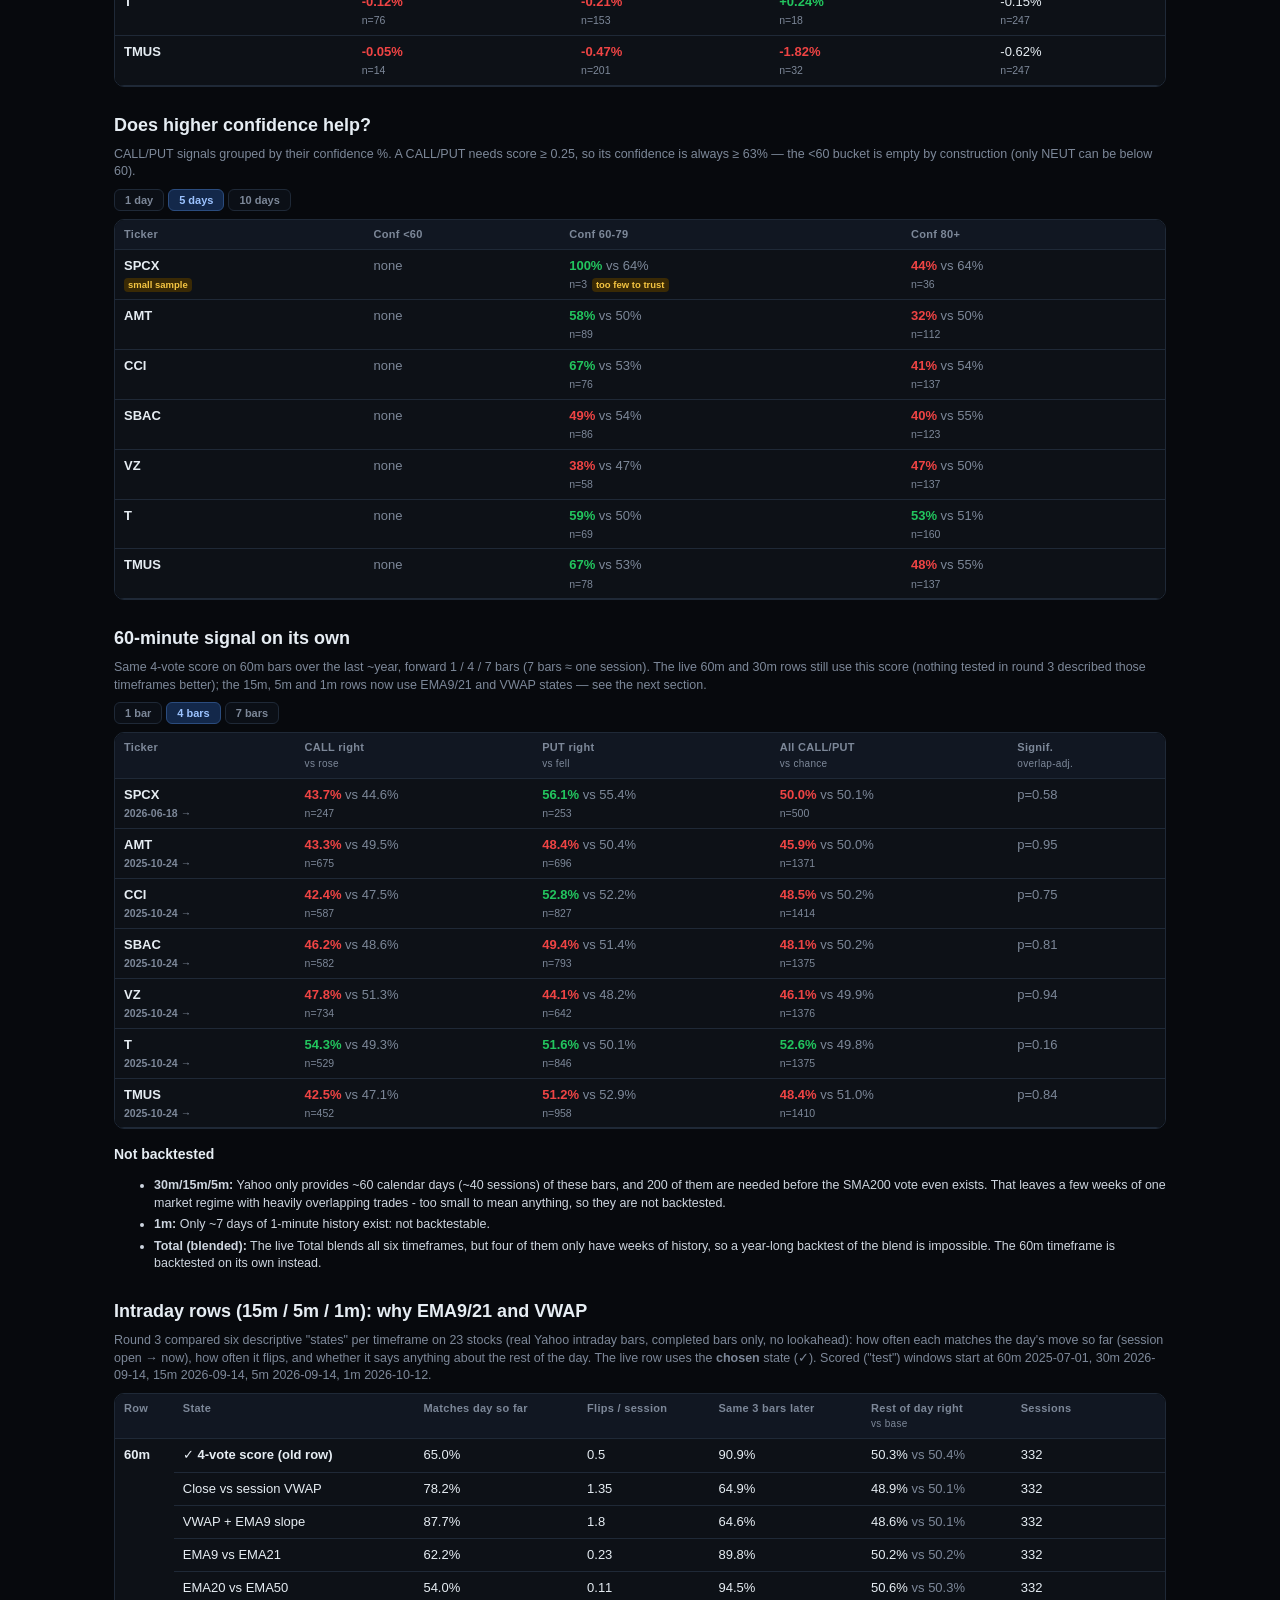
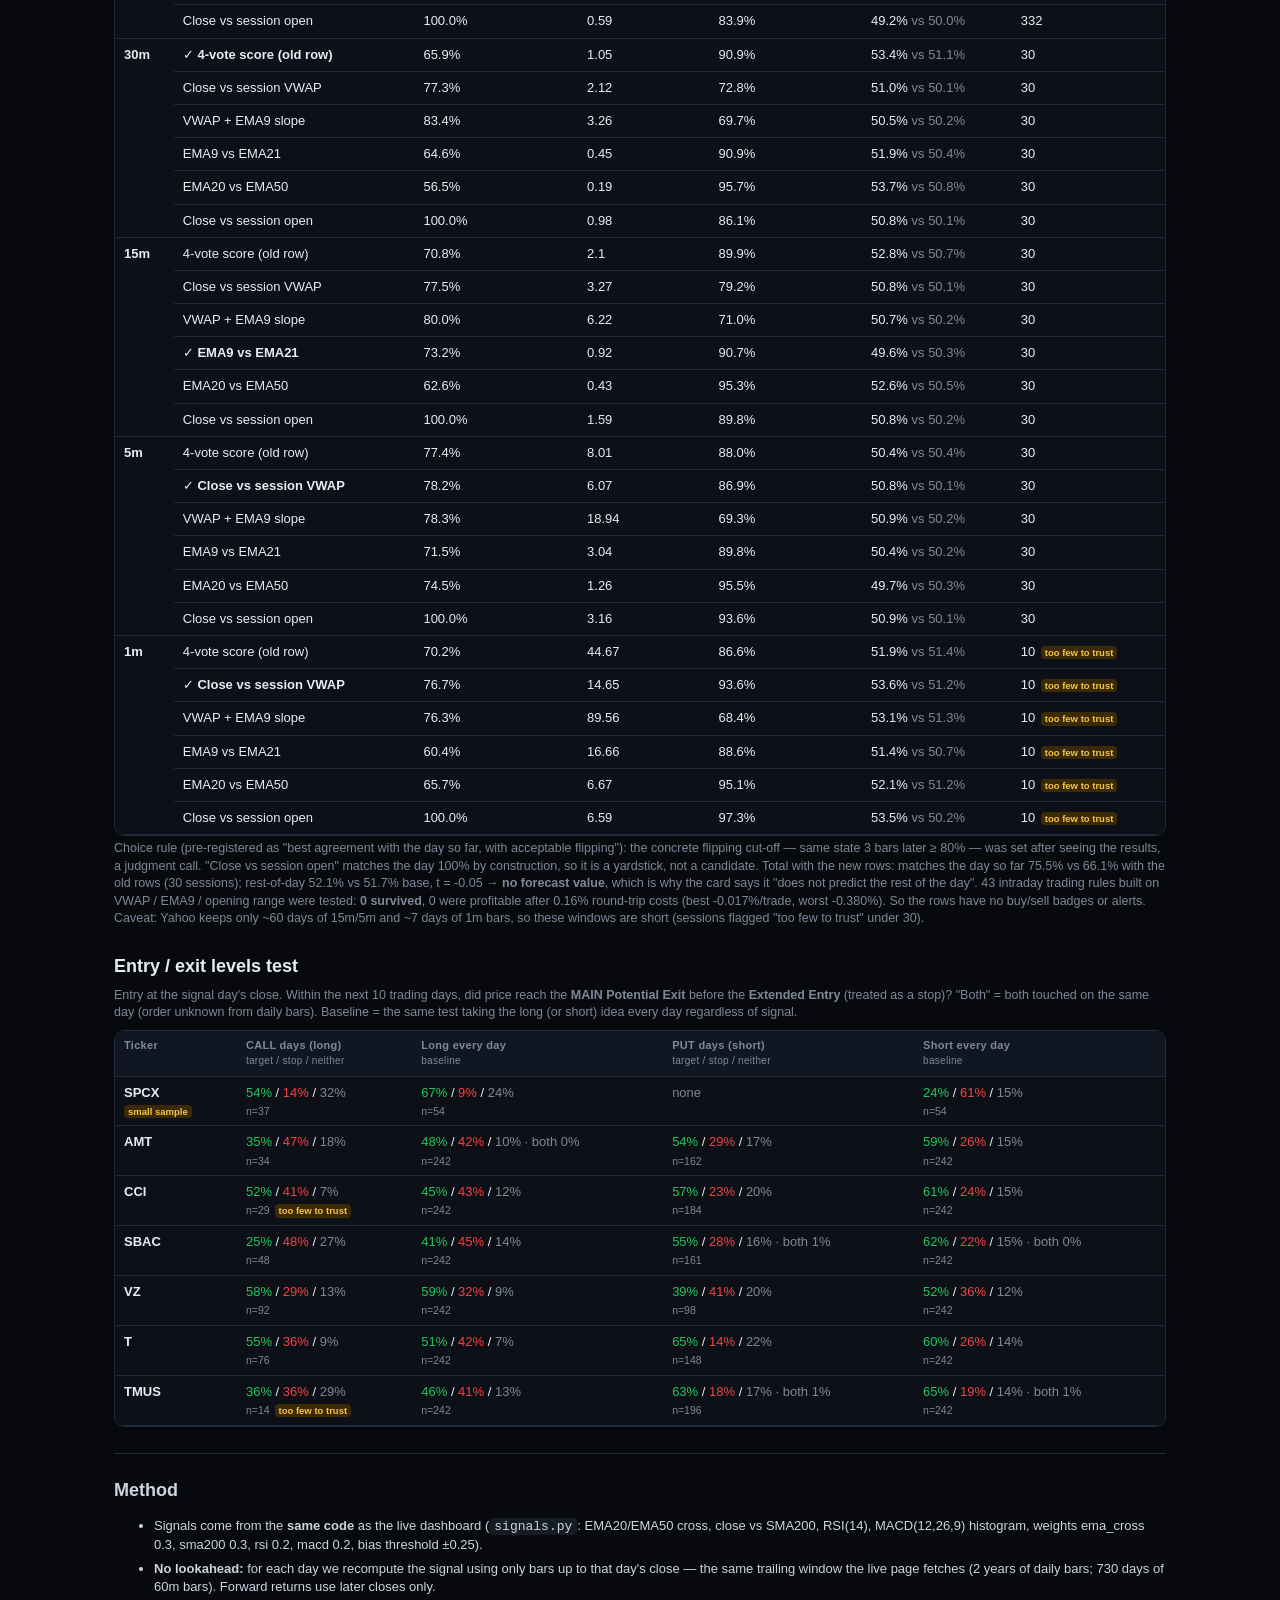
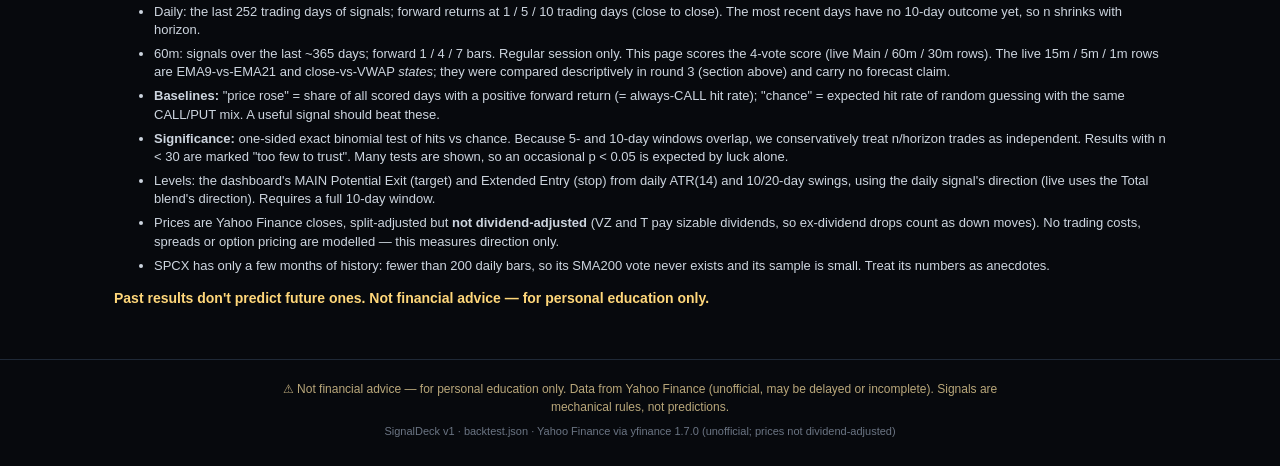
==== commit 34a83cd8: "Momentum Grade A (top-10 12-1 rank), 23-stock scanner, EMA9/21 + VWAP intraday state rows - Grade A " ====
--- a/site/backtest.html
+++ b/site/backtest.html
@@ -9,7 +9,7 @@
 <body>
 <header class="top">
   <div class="brand"><span class="logo">◆</span> SignalDeck</div>
-  <nav><a href="./">Dashboard</a><a href="./#how">How signals work</a><a href="backtest.html" class="on">Backtest</a></nav>
+  <nav><a href="./">Dashboard</a><a href="scanner.html">Scanner</a><a href="./#how">How signals work</a><a href="backtest.html" class="on">Backtest</a></nav>
   <div class="meta" id="meta">loading…</div>
 </header>
 <main class="bt" id="bt">
@@ -48,10 +48,17 @@
 
   <section>
     <h2>60-minute signal on its own</h2>
-    <p class="muted">Same rules on 60m bars over the last ~year, forward 1 / 4 / 7 bars (7 bars ≈ one session).</p>
+    <p class="muted">Same 4-vote score on 60m bars over the last ~year, forward 1 / 4 / 7 bars (7 bars ≈ one session). The live 60m and 30m rows still use this score (nothing tested in round 3 described those timeframes better); the 15m, 5m and 1m rows now use EMA9/21 and VWAP states — see the next section.</p>
     <div class="tabs" id="tabs-60"></div>
     <div class="tablewrap"><table class="bt-t" id="t-60"></table></div>
     <div id="skipped" class="skipped"></div>
+  </section>
+
+  <section id="intraday-rows">
+    <h2>Intraday rows (15m / 5m / 1m): why EMA9/21 and VWAP</h2>
+    <p class="muted" id="r3-intro">Loading setups.json…</p>
+    <div class="tablewrap"><table class="bt-t" id="r3-rows"></table></div>
+    <p class="muted" id="r3-notes"></p>
   </section>
 
   <section>
--- a/site/style.css
+++ b/site/style.css
@@ -127,3 +127,22 @@
 .setup .warnline{color:#f5c542;font-size:10.5px;margin-top:4px}
 .bt-t td.ok{color:var(--green);font-weight:700}.bt-t td.no{color:var(--red)}
 .note-box{border:1px solid #6b5313;background:#1c1606;color:#f5d77a;border-radius:8px;padding:8px 12px;font-size:12.5px;margin:6px 0 10px}
+/* round-3 rows */
+.sig td.st2{white-space:normal;line-height:1.2}.sig .since{font-size:9.5px;color:var(--muted);font-weight:400}
+/* scanner */
+.sc-list{border:1px solid var(--line);border-radius:10px;overflow:hidden;background:var(--card);font-size:13px}
+.srow{display:grid;grid-template-columns:1.4fr 1fr 1.4fr 1fr 1fr .8fr .8fr;gap:6px;align-items:center;padding:8px 12px;border-bottom:1px solid var(--line)}
+.srow:last-child{border-bottom:0}.srow.sh{background:var(--panel);font-size:11px;color:var(--muted);font-weight:700}
+.srow.fire{background:rgba(34,197,94,.08)}.srow .lab{display:none}
+.srow a{color:var(--text);text-decoration:underline;text-underline-offset:2px}
+.srow .dash{font-size:9.5px;color:var(--muted);border:1px solid var(--line);border-radius:4px;padding:0 4px;margin-left:2px}
+.pill{display:inline-block;font-size:11px;font-weight:800;border-radius:5px;padding:1px 7px}
+.pill.ga{background:var(--green);color:#04120a}.pill.gb{border:1px solid var(--green);color:var(--green)}
+.pill.none,.pill.na{color:var(--muted);border:1px dashed var(--line);font-weight:600}
+.c-m{display:contents}
+@media(max-width:600px){
+  .srow{grid-template-columns:1fr auto;gap:3px 8px;padding:9px 10px}
+  .srow.sh{display:none}.srow .lab{display:inline;color:var(--muted);font-size:11px}
+  .c-st{justify-self:end}.c-px{grid-column:1/-1;font-size:12.5px}
+  .c-m{display:flex;flex-wrap:wrap;gap:2px 12px;grid-column:1/-1;font-size:12px}
+}
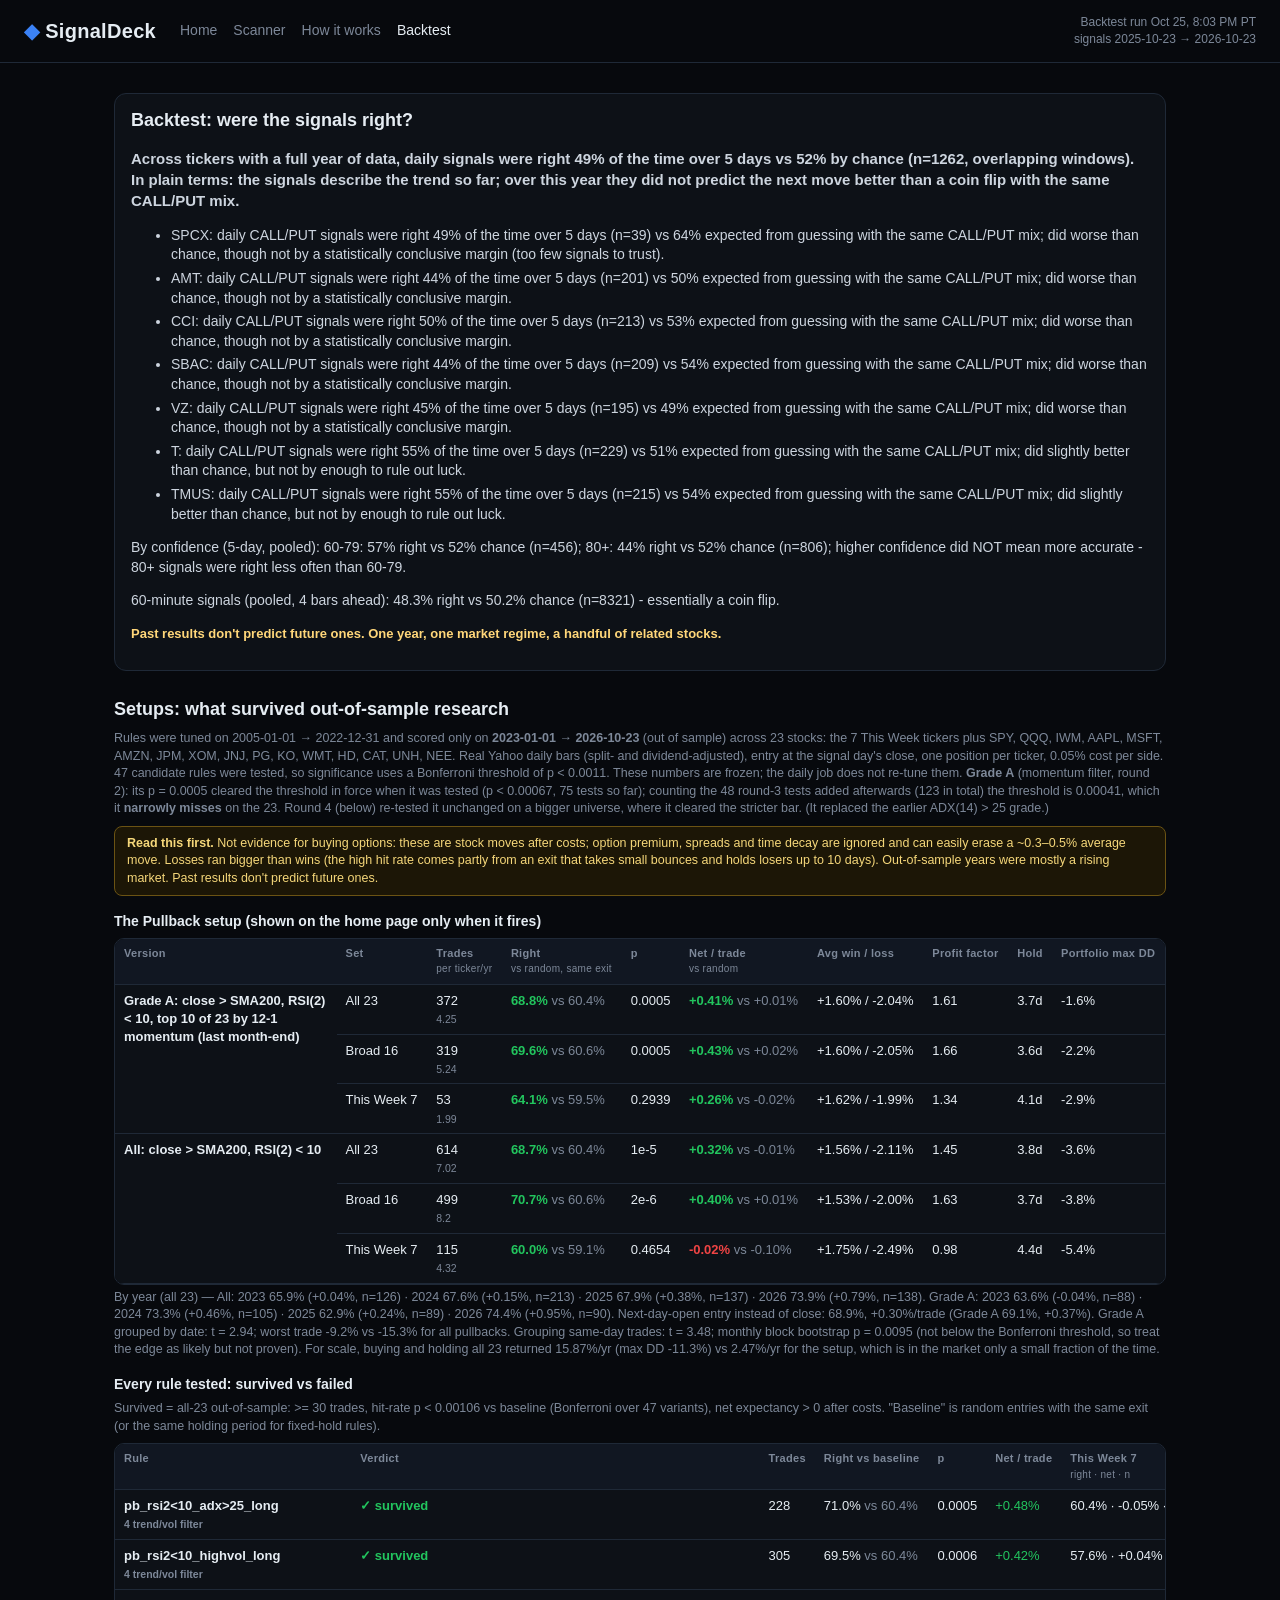
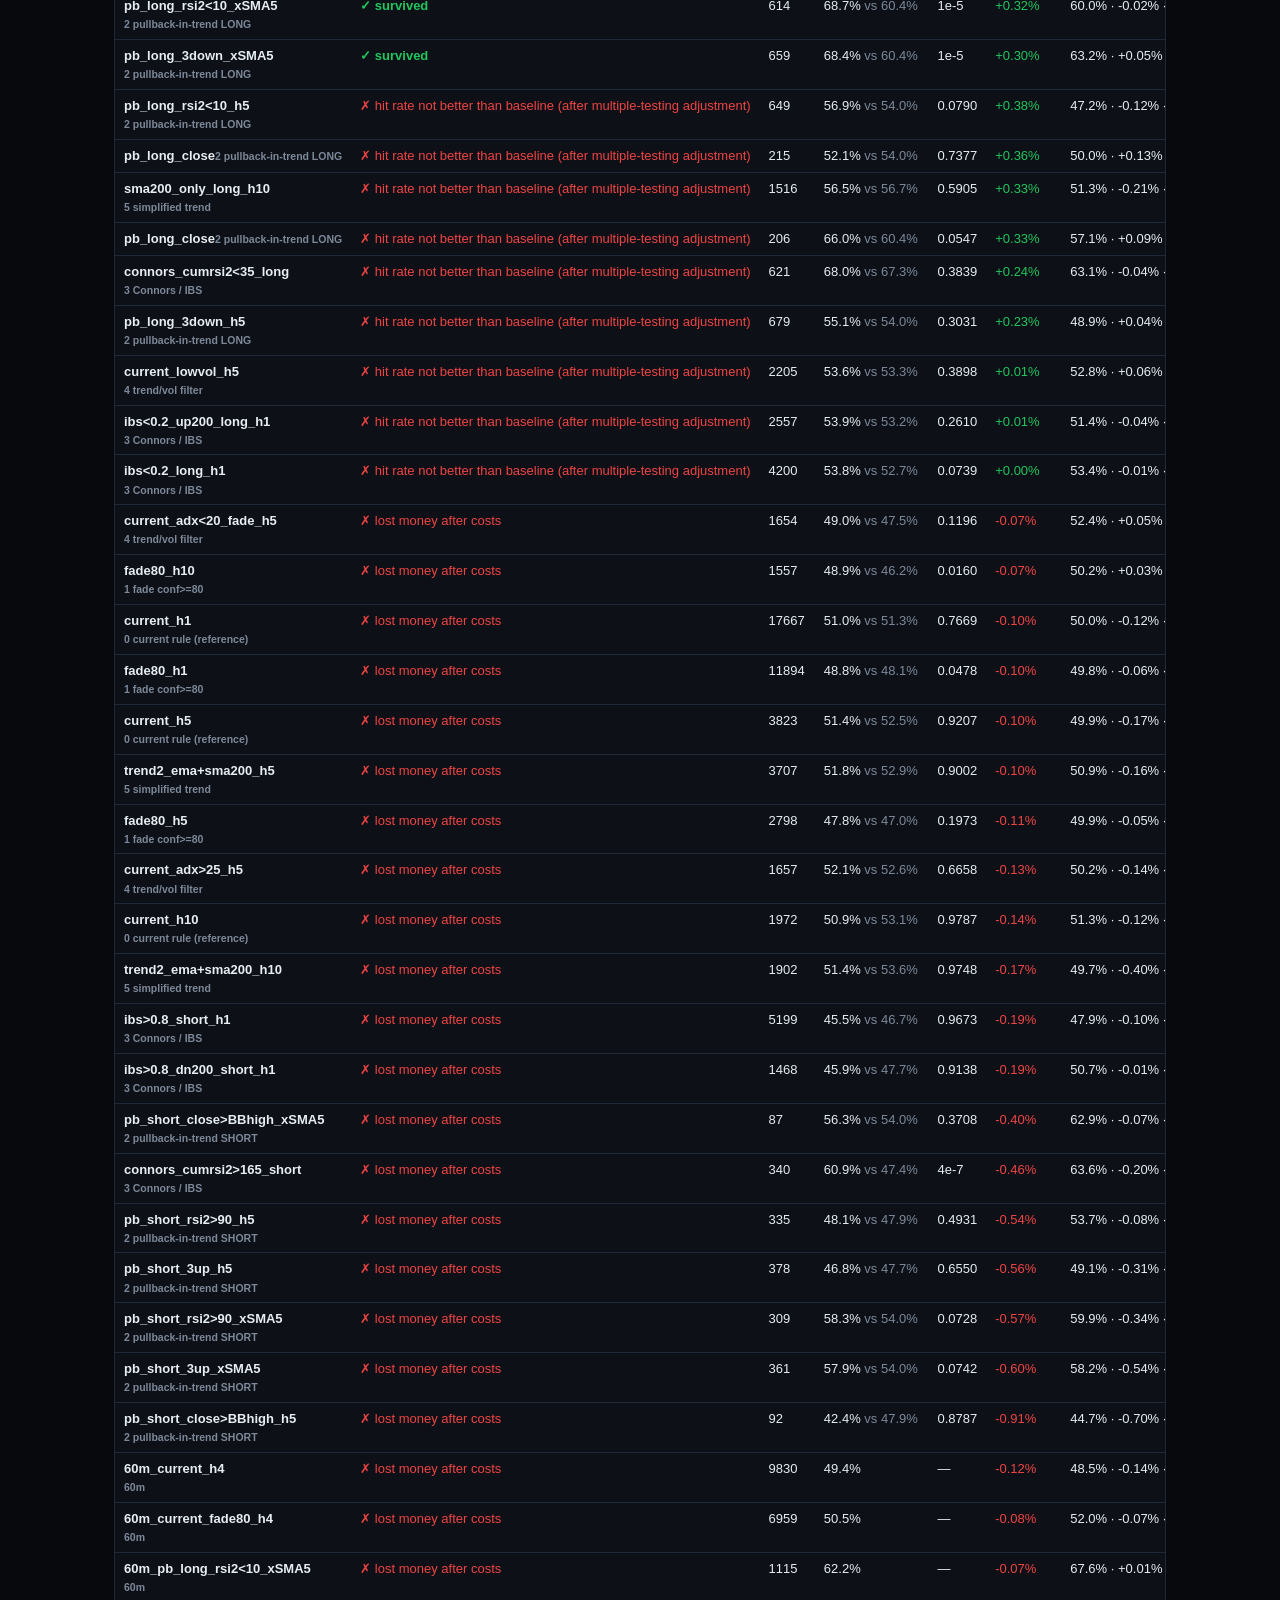
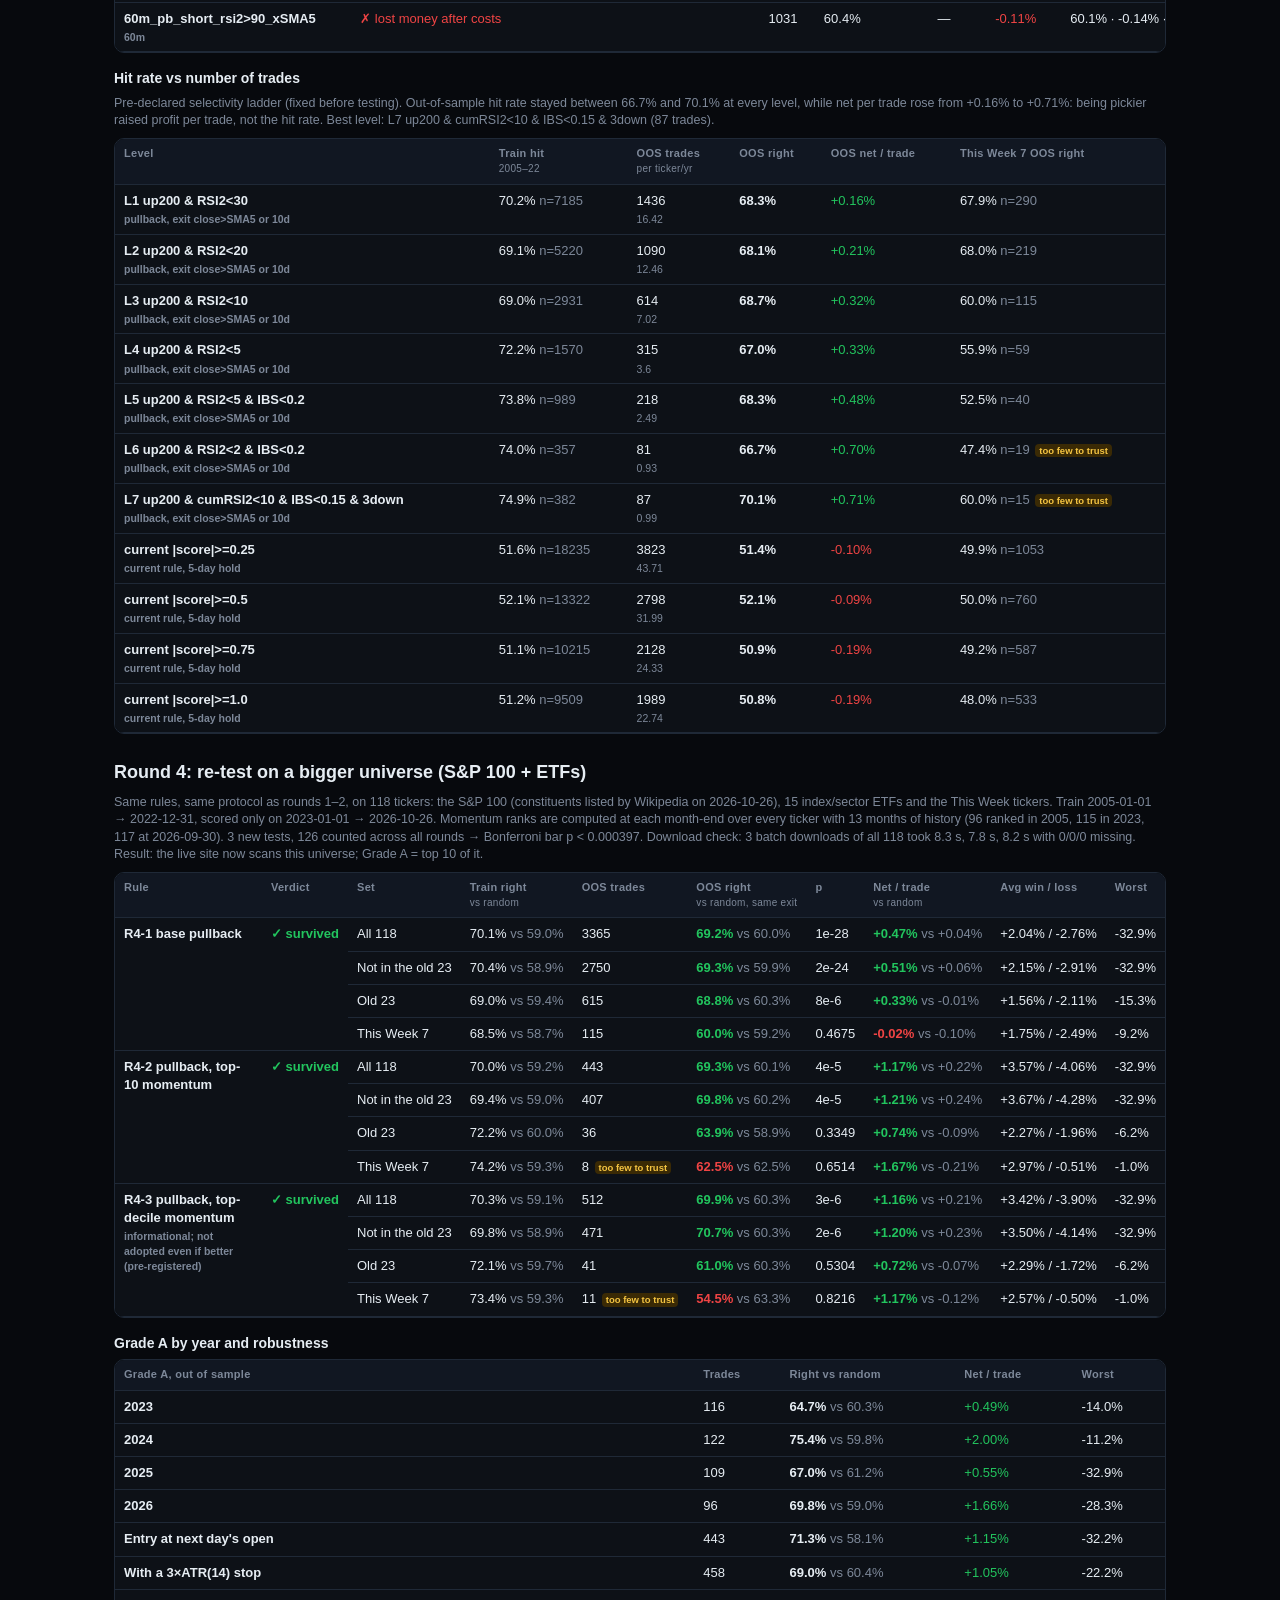
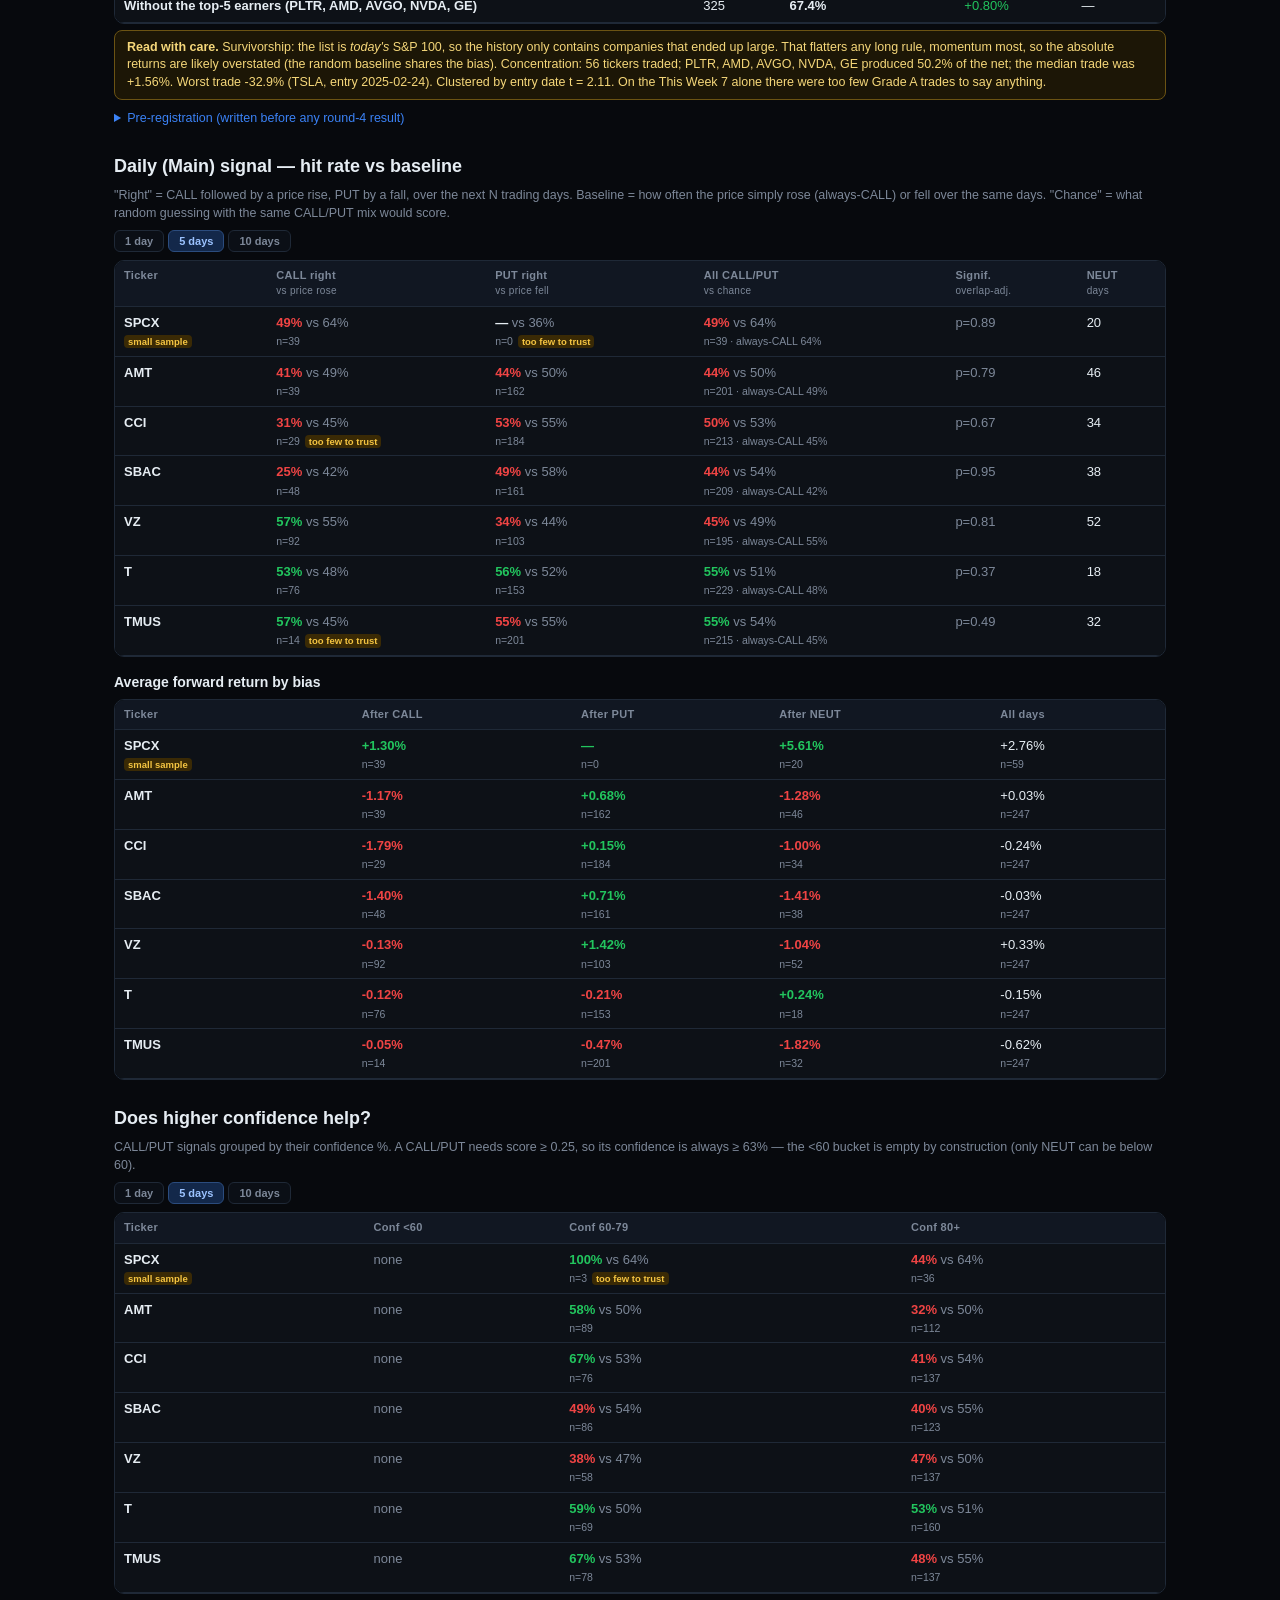
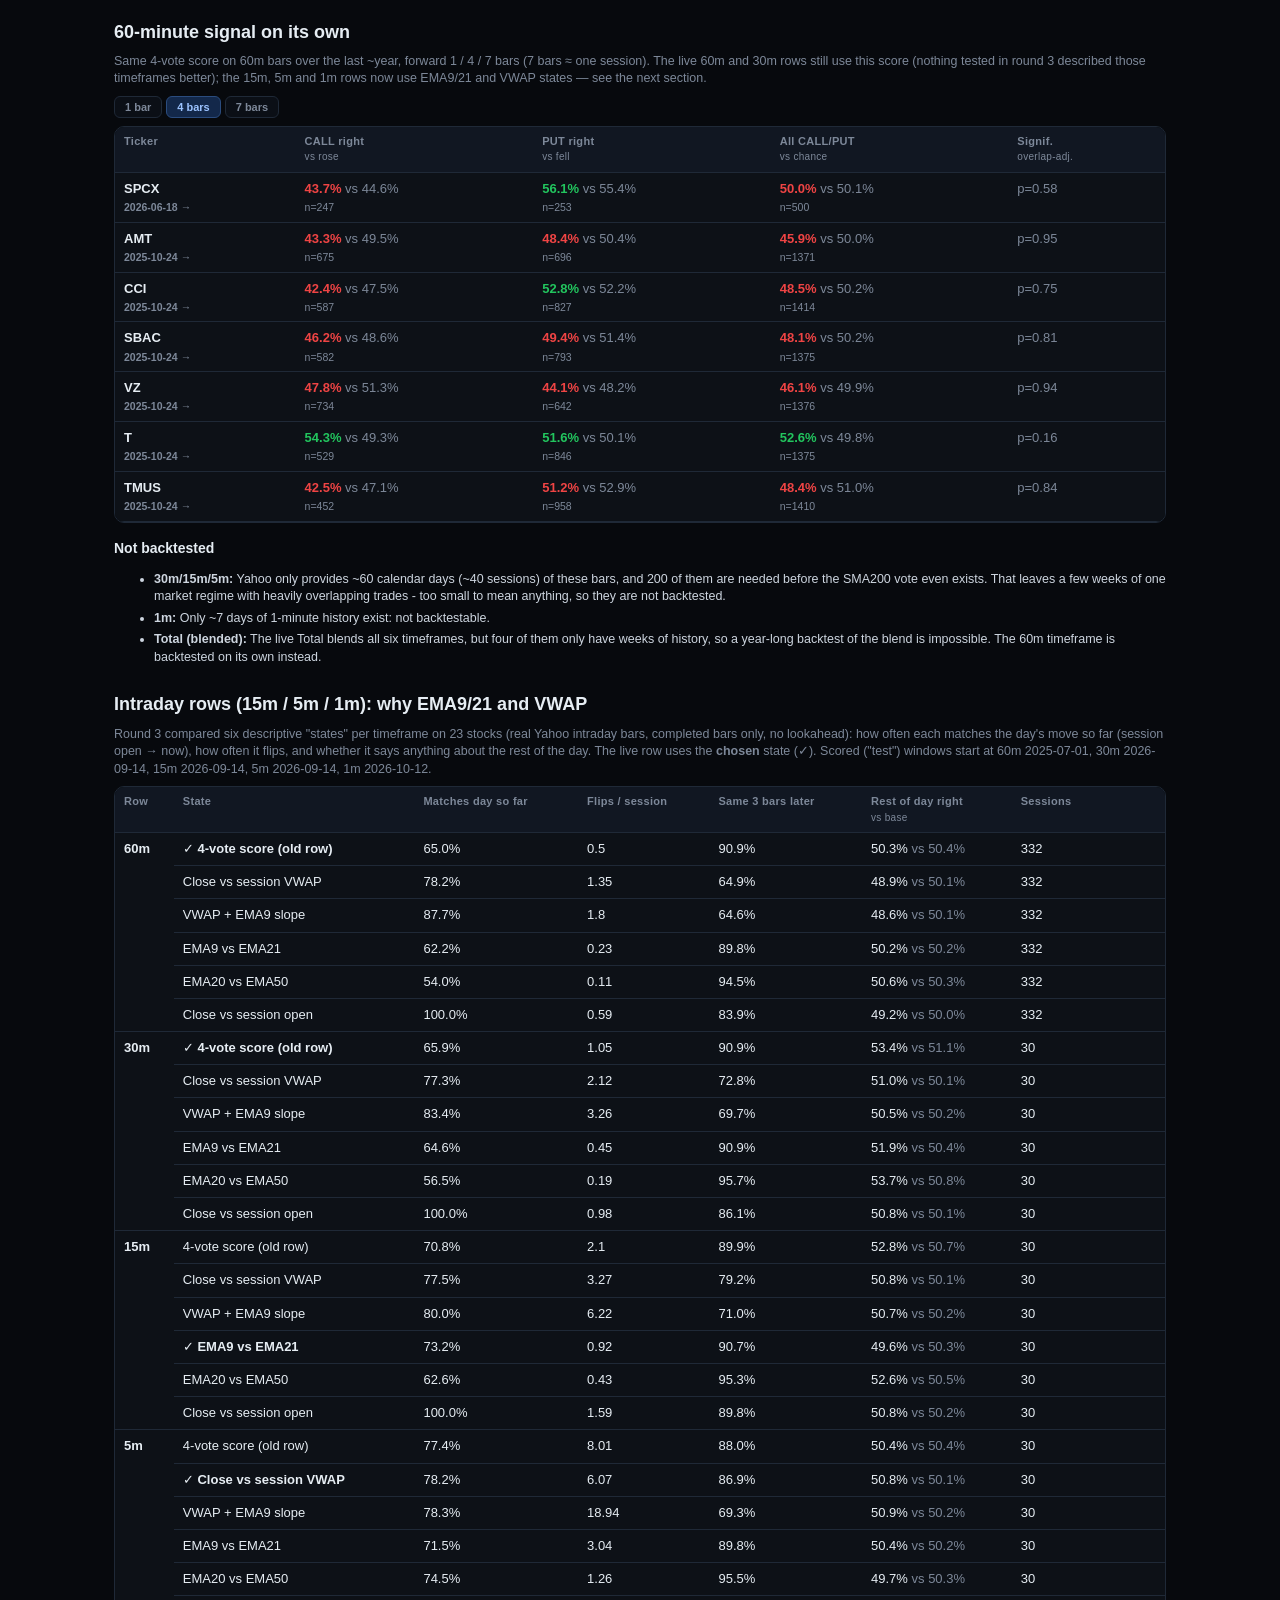
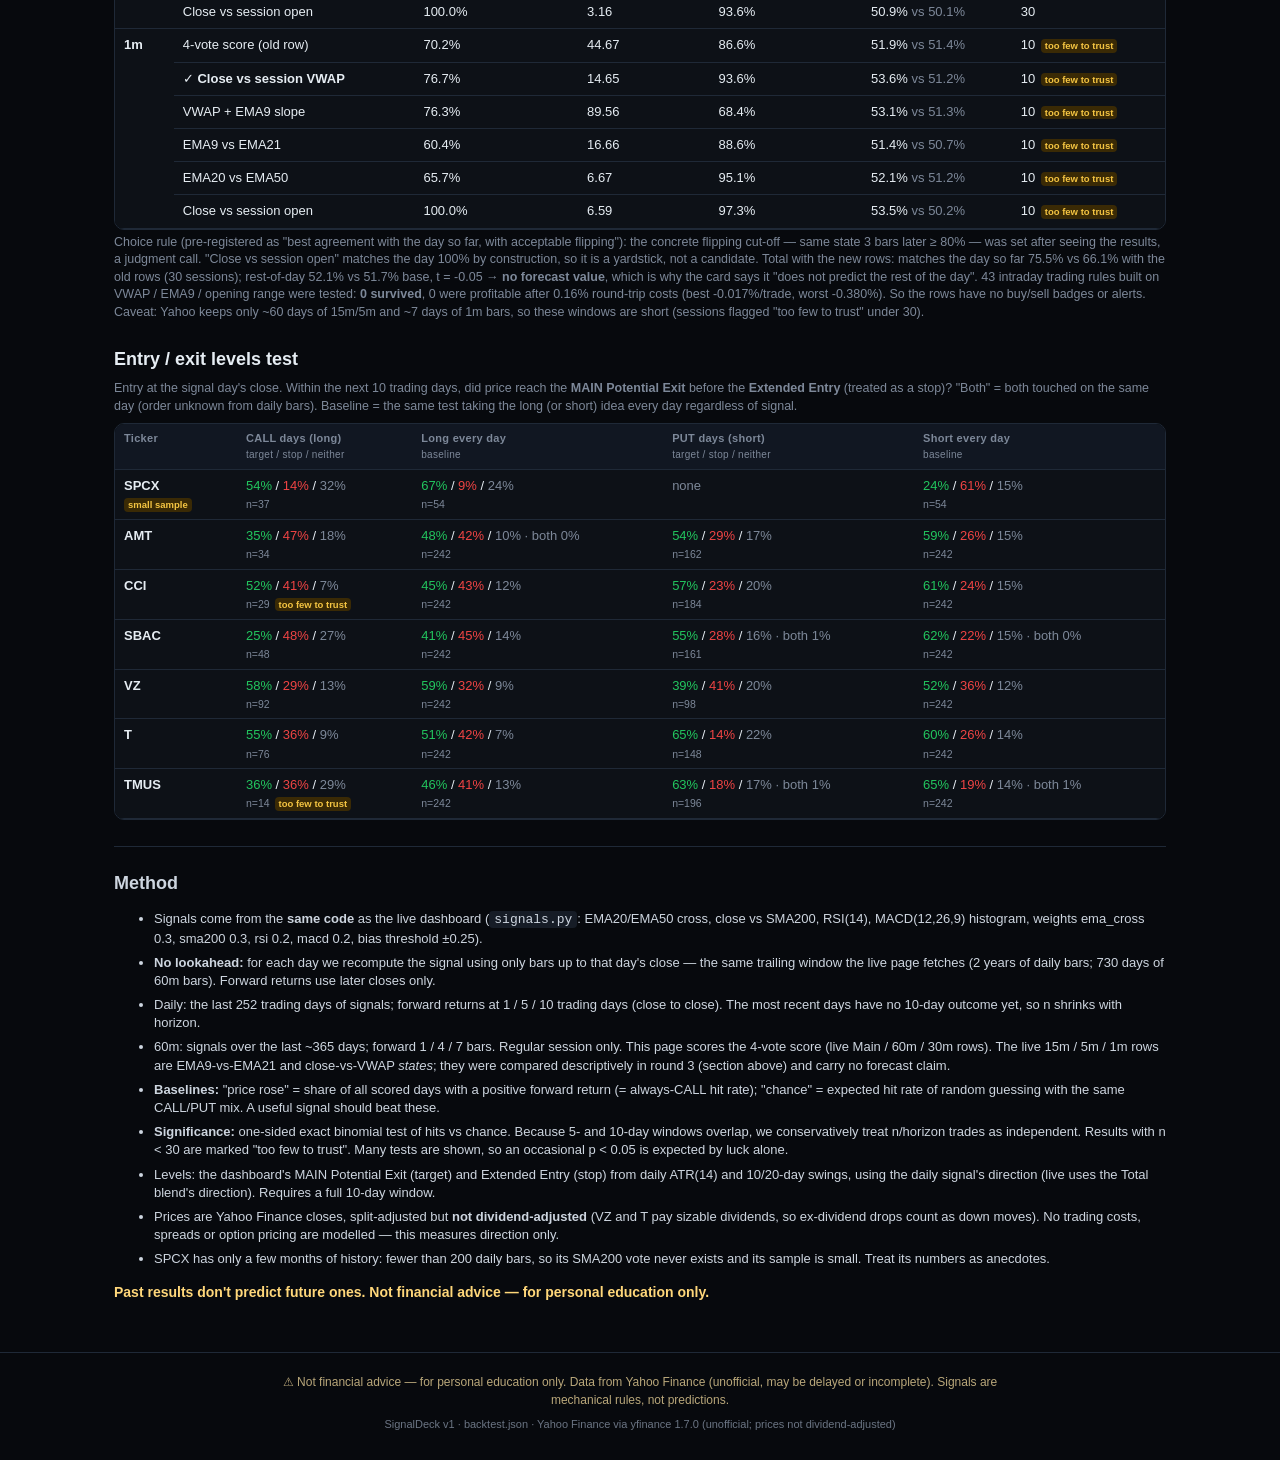
==== commit 96f7ed2b: "Home redesign (summary strip, firing / momentum leaders / This Week sections, expandable rows, filte" ====
--- a/site/backtest.html
+++ b/site/backtest.html
@@ -9,7 +9,7 @@
 <body>
 <header class="top">
   <div class="brand"><span class="logo">◆</span> SignalDeck</div>
-  <nav><a href="./">Dashboard</a><a href="scanner.html">Scanner</a><a href="./#how">How signals work</a><a href="backtest.html" class="on">Backtest</a></nav>
+  <nav><a href="./">Home</a><a href="scanner.html">Scanner</a><a href="./#how">How it works</a><a href="backtest.html" class="on">Backtest</a></nav>
   <div class="meta" id="meta">loading…</div>
 </header>
 <main class="bt" id="bt">
@@ -19,7 +19,7 @@
     <h2>Setups: what survived out-of-sample research</h2>
     <p class="muted" id="su-intro">Loading setups.json…</p>
     <div class="note-box" id="su-warn"></div>
-    <h3>The Pullback setup (shown on the dashboard only when it fires)</h3>
+    <h3>The Pullback setup (shown on the home page only when it fires)</h3>
     <div class="tablewrap"><table class="bt-t" id="su-versions"></table></div>
     <p class="muted" id="su-years"></p>
     <h3>Every rule tested: survived vs failed</h3>
@@ -28,6 +28,16 @@
     <h3>Hit rate vs number of trades</h3>
     <p class="muted" id="su-ladder-note">Pre-declared selectivity ladder.</p>
     <div class="tablewrap"><table class="bt-t" id="su-ladder"></table></div>
+  </section>
+
+  <section id="round4">
+    <h2>Round 4: re-test on a bigger universe (S&amp;P 100 + ETFs)</h2>
+    <p class="muted" id="r4-intro">Loading…</p>
+    <div class="tablewrap"><table class="bt-t" id="r4-rules"></table></div>
+    <h3>Grade A by year and robustness</h3>
+    <div class="tablewrap"><table class="bt-t" id="r4-robust"></table></div>
+    <div class="note-box" id="r4-warn"></div>
+    <details class="prereg"><summary>Pre-registration (written before any round-4 result)</summary><pre id="r4-prereg"></pre></details>
   </section>
 
   <section>
--- a/site/style.css
+++ b/site/style.css
@@ -146,3 +146,63 @@
   .c-st{justify-self:end}.c-px{grid-column:1/-1;font-size:12.5px}
   .c-m{display:flex;flex-wrap:wrap;gap:2px 12px;grid-column:1/-1;font-size:12px}
 }
+/* ---- home page (mobile first) ---- */
+.strip{display:flex;flex-wrap:wrap;gap:6px;padding:10px 24px 0;max-width:1180px;margin:0 auto}
+.chip{display:inline-flex;align-items:center;gap:6px;background:var(--panel);border:1px solid var(--line);border-radius:999px;padding:4px 10px;font-size:12px;color:#cdd5df}
+a.chip{color:#cdd5df}a.chip:hover{border-color:#334155}
+.chip.warn{border-color:#6b5313;background:#1c1606;color:#f5d77a}
+.chip.fire.on{border-color:#15803d;background:rgba(34,197,94,.10);color:#bbf7d0}
+.chip.mk i{width:8px;height:8px;border-radius:50%;background:var(--neut);display:inline-block}
+.chip.mk.open i{background:var(--green);box-shadow:0 0 6px var(--green)}.chip.mk.pre i,.chip.mk.after i{background:var(--amber)}.chip.mk.closed i{background:var(--red)}
+.controls{display:flex;flex-wrap:wrap;align-items:center;justify-content:space-between;gap:8px;padding:10px 24px 0;max-width:1180px;margin:0 auto}
+.filters{display:flex;gap:4px;flex-wrap:wrap}
+.filters button{background:#0b0f16;border:1px solid var(--line);color:var(--muted);border-radius:8px;padding:6px 11px;font-size:12.5px;font-weight:700;cursor:pointer}
+.filters button.on{background:#13284a;color:#9cc3ff;border-color:#2b4c7e}
+.filters .cnt{font-weight:600;opacity:.75}
+.sort{font-size:12px;color:var(--muted)}.sort select{background:#0b0f16;color:var(--text);border:1px solid var(--line);border-radius:8px;padding:5px 8px;font-size:12.5px;margin-left:4px}
+.home{max-width:1180px;margin:0 auto;padding:4px 24px 10px}
+.hsec{margin:16px 0 8px}
+.hsec h2{font-size:16px;margin:0 0 2px;display:flex;align-items:center;gap:8px}
+.hsec h2 .cnt{font-size:11px;color:var(--muted);background:var(--panel);border:1px solid var(--line);border-radius:999px;padding:0 7px;font-weight:700}
+.secnote{color:var(--muted);font-size:12px;margin:2px 0 8px;line-height:1.4}
+.hlist{border:1px solid var(--line);border-radius:12px;overflow:hidden;background:var(--card)}
+.hrow{border-bottom:1px solid var(--line)}.hrow:last-child{border-bottom:0}
+.hrow.fire>.hbtn{background:rgba(34,197,94,.07)}
+.hbtn{all:unset;box-sizing:border-box;display:block;width:100%;padding:10px 40px 10px 14px;cursor:pointer;position:relative}
+.hbtn:hover{background:rgba(148,163,184,.05)}.hbtn:focus-visible{outline:2px solid var(--blue);outline-offset:-2px}
+.chev{position:absolute;right:14px;top:50%;transform:translateY(-50%);color:var(--muted);font-size:13px;transition:transform .15s}
+.hrow.open .chev{transform:translateY(-50%) rotate(90deg)}
+.hl1{display:flex;align-items:baseline;gap:8px;min-width:0}
+.htk{font-weight:800;font-size:16px}.hnm{color:var(--muted);font-size:11.5px;white-space:nowrap;overflow:hidden;text-overflow:ellipsis;min-width:0;flex:1}
+.hpx{margin-left:auto;font-weight:700;font-size:14px;white-space:nowrap}.hpx span{font-size:12px;font-weight:600}
+.hl2{display:flex;flex-wrap:wrap;gap:3px 14px;align-items:center;margin-top:5px;font-size:12px;color:#cdd5df}
+.hl2 .lab{color:var(--muted);font-size:11px}
+.hrow .dash{font-size:9.5px;color:var(--muted);border:1px solid var(--line);border-radius:4px;padding:0 4px}
+.hbody{padding:0 10px 12px;background:#0a0d13}.hbody .card{margin-top:2px}
+.hempty{padding:14px;color:var(--muted);font-size:13px}
+.more{margin:8px 2px 0;font-size:12.5px}
+.stalebar{grid-column:1/-1;border:1px solid #6b5313;background:#1c1606;color:#f5d77a;border-radius:8px;padding:6px 10px;font-size:12px}
+@media(min-width:901px){
+  .hbtn{display:grid;grid-template-columns:minmax(280px,1.2fr) 2fr;align-items:center;gap:14px}
+  .hl2{margin-top:0}
+}
+@media(max-width:600px){
+  .strip,.controls{padding-left:10px;padding-right:10px}
+  .home{padding:2px 10px 8px}
+  .chip{font-size:11.5px;padding:4px 9px}
+  .hbtn{padding:10px 32px 10px 11px}.chev{right:11px}
+  .hl2{gap:3px 11px;font-size:11.5px}
+  .hbody{padding:0 4px 8px}
+  .filters button{padding:6px 9px;font-size:12px}
+}
+.hbody .card{min-width:0;max-width:100%}.hbody .card>*{min-width:0}
+@media(max-width:900px){.hbody .card{grid-template-columns:minmax(0,1fr)!important}}
+details.prereg{margin:10px 0;font-size:12.5px}details.prereg summary{cursor:pointer;color:var(--blue)}
+details.prereg pre{white-space:pre-wrap;background:#0b0f16;border:1px solid var(--line);border-radius:8px;padding:10px;font-size:11.5px;color:#cdd5df;max-height:420px;overflow:auto}
+.sc-ctl{display:flex;gap:12px;align-items:center;flex-wrap:wrap;margin:8px 0;font-size:12.5px}
+.sc-ctl input[type=search]{background:#0b0f16;border:1px solid var(--line);color:var(--text);border-radius:8px;padding:6px 10px;font-size:13px;width:140px}
+.dash.lead{color:#9cc3ff;border-color:#2b4c7e}
+.chip{display:inline-block;border-radius:12px;line-height:1.45}.chip.mk i{margin-right:6px;vertical-align:1px}
+.setup .st th{white-space:normal;vertical-align:bottom;line-height:1.25}
+.setup .st td:first-child{white-space:normal;min-width:90px}
+@media(max-width:600px){.setup .st{font-size:10.5px}.setup .st th,.setup .st td{padding:3px 3px}.setup .st td{white-space:normal}.setup .st td:first-child{min-width:70px}}
